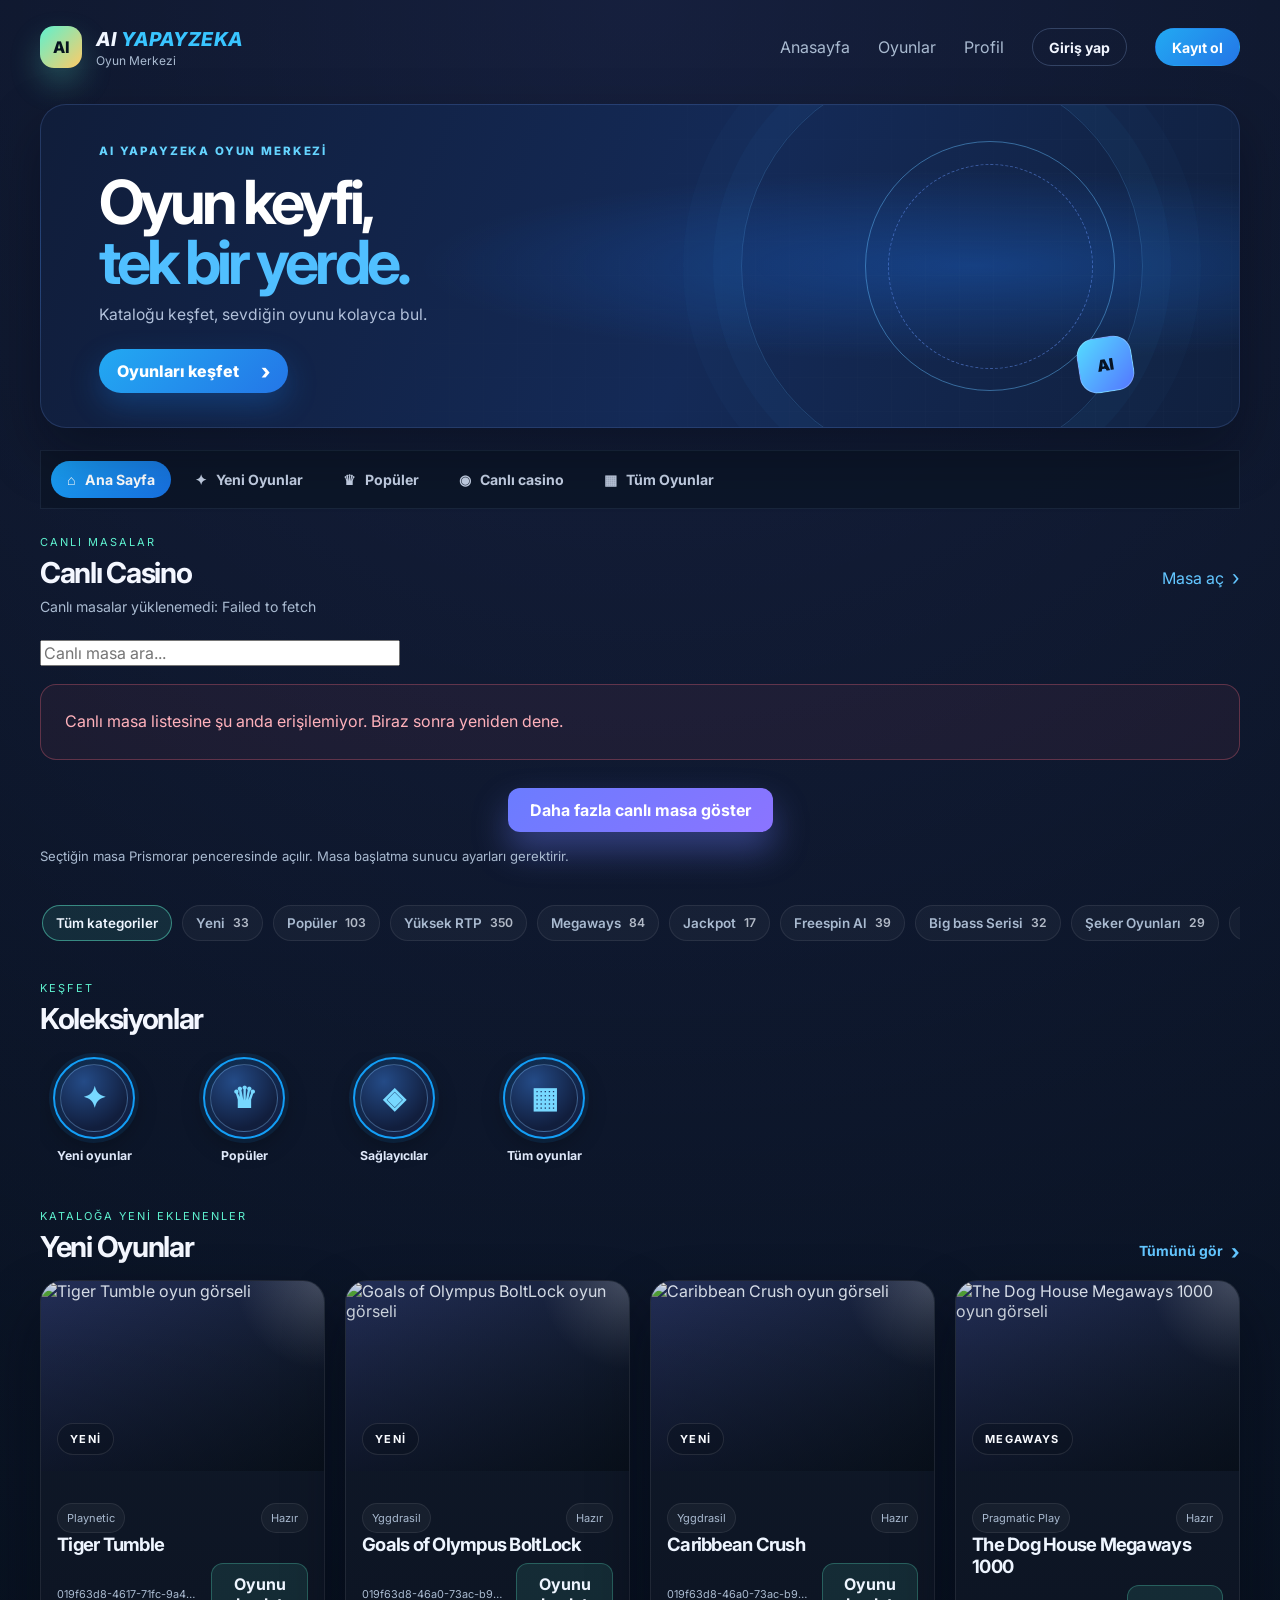
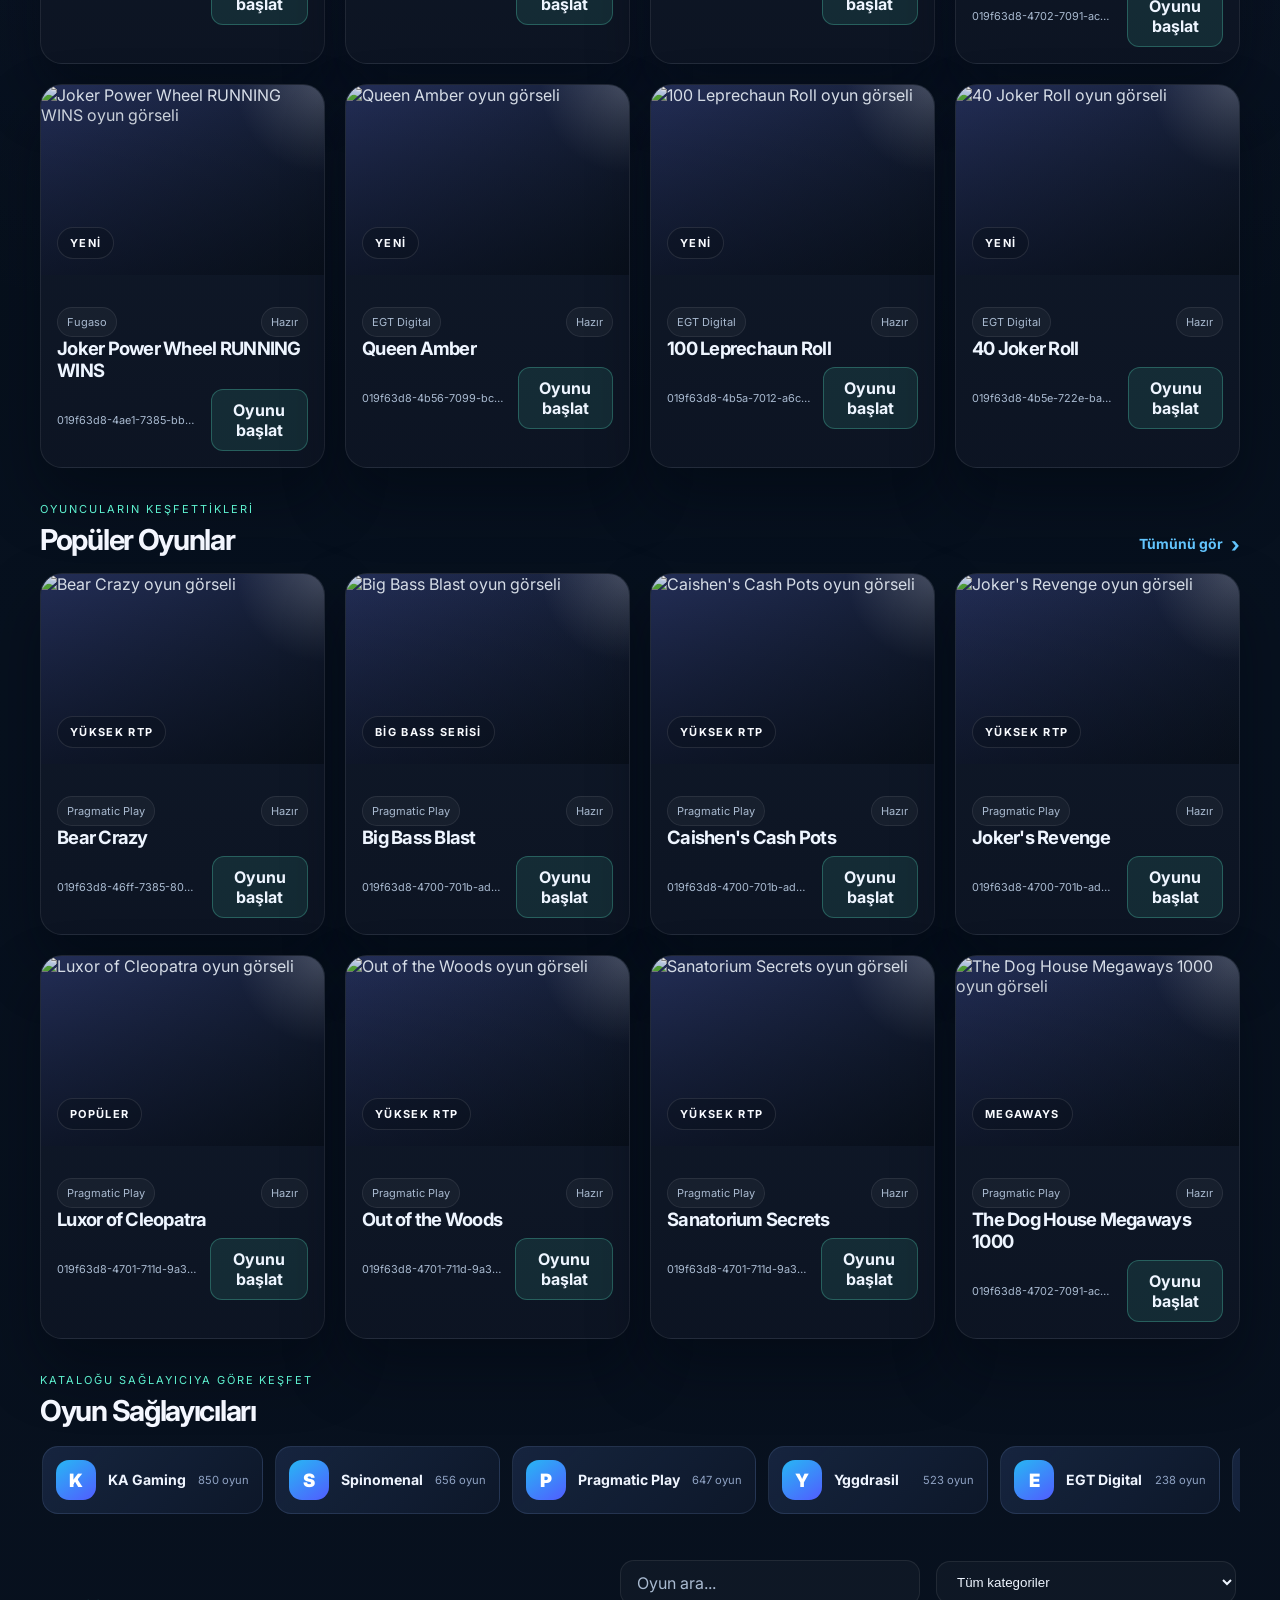
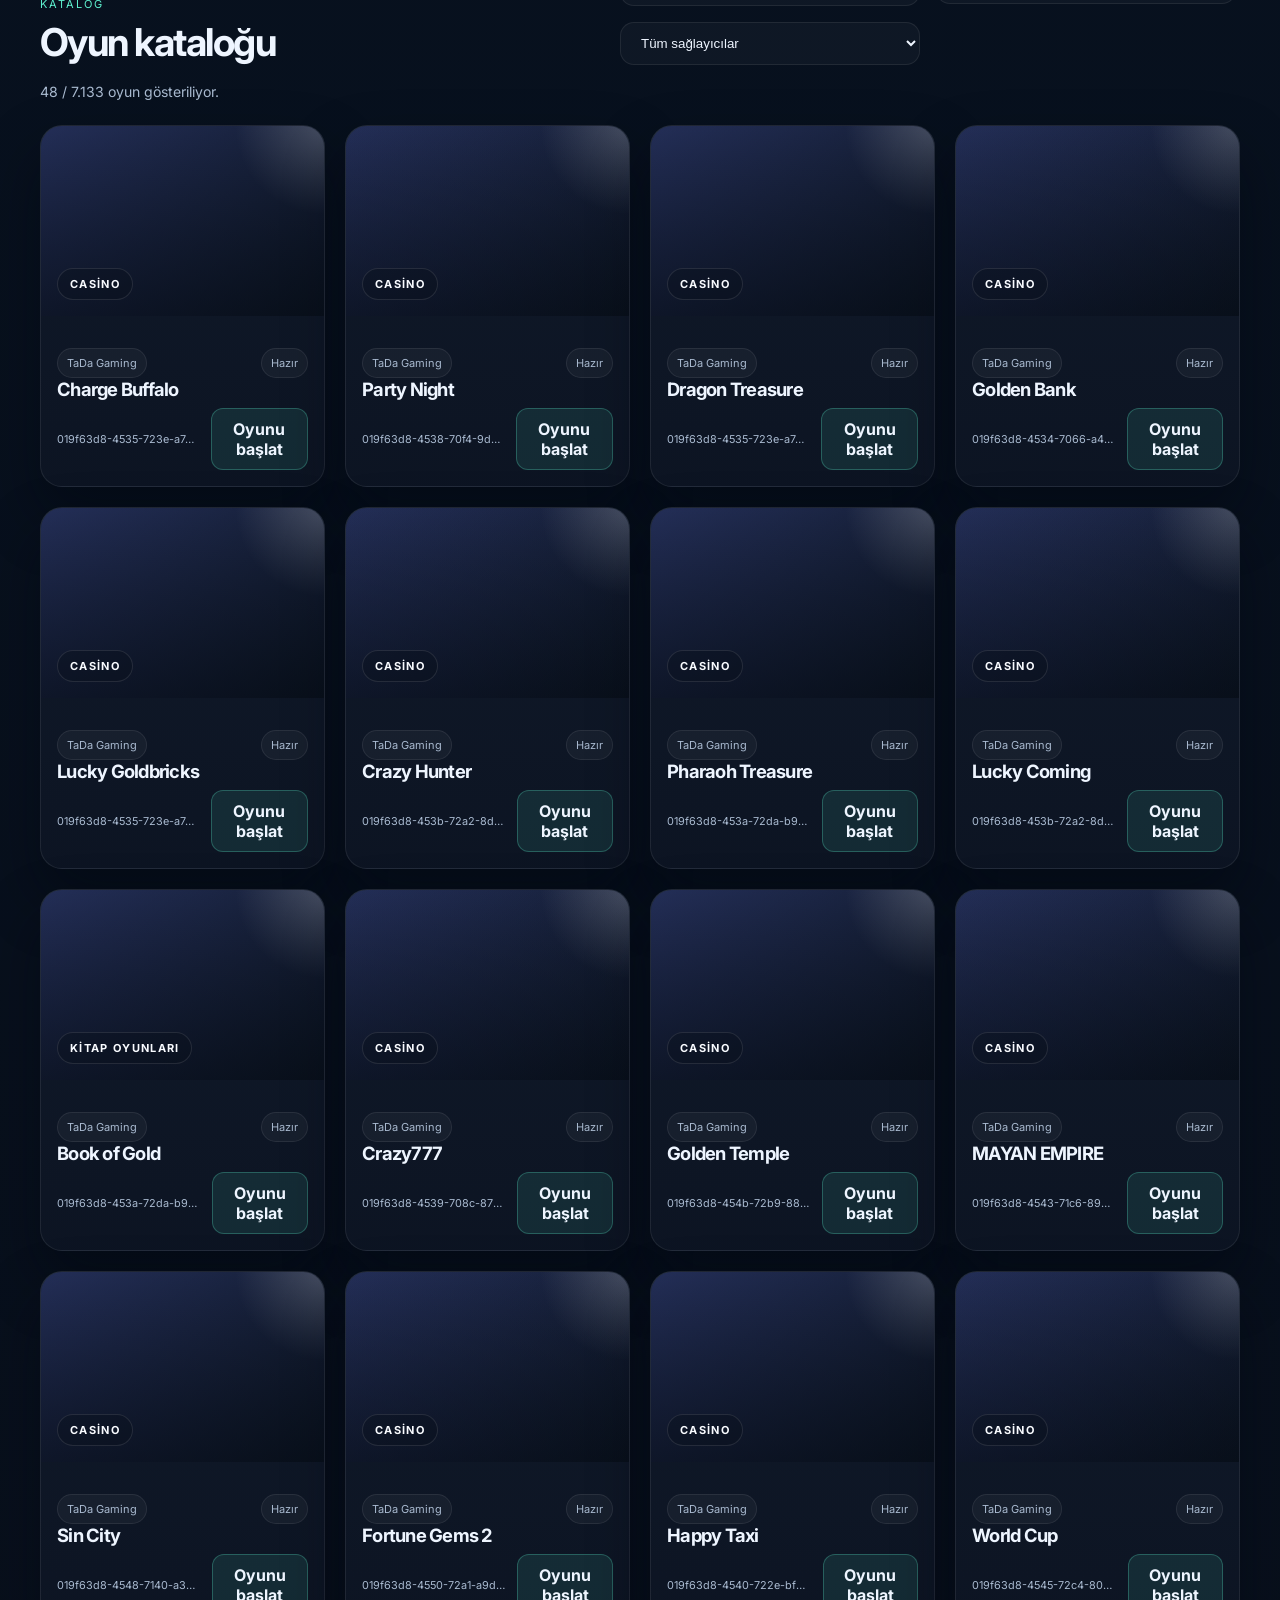
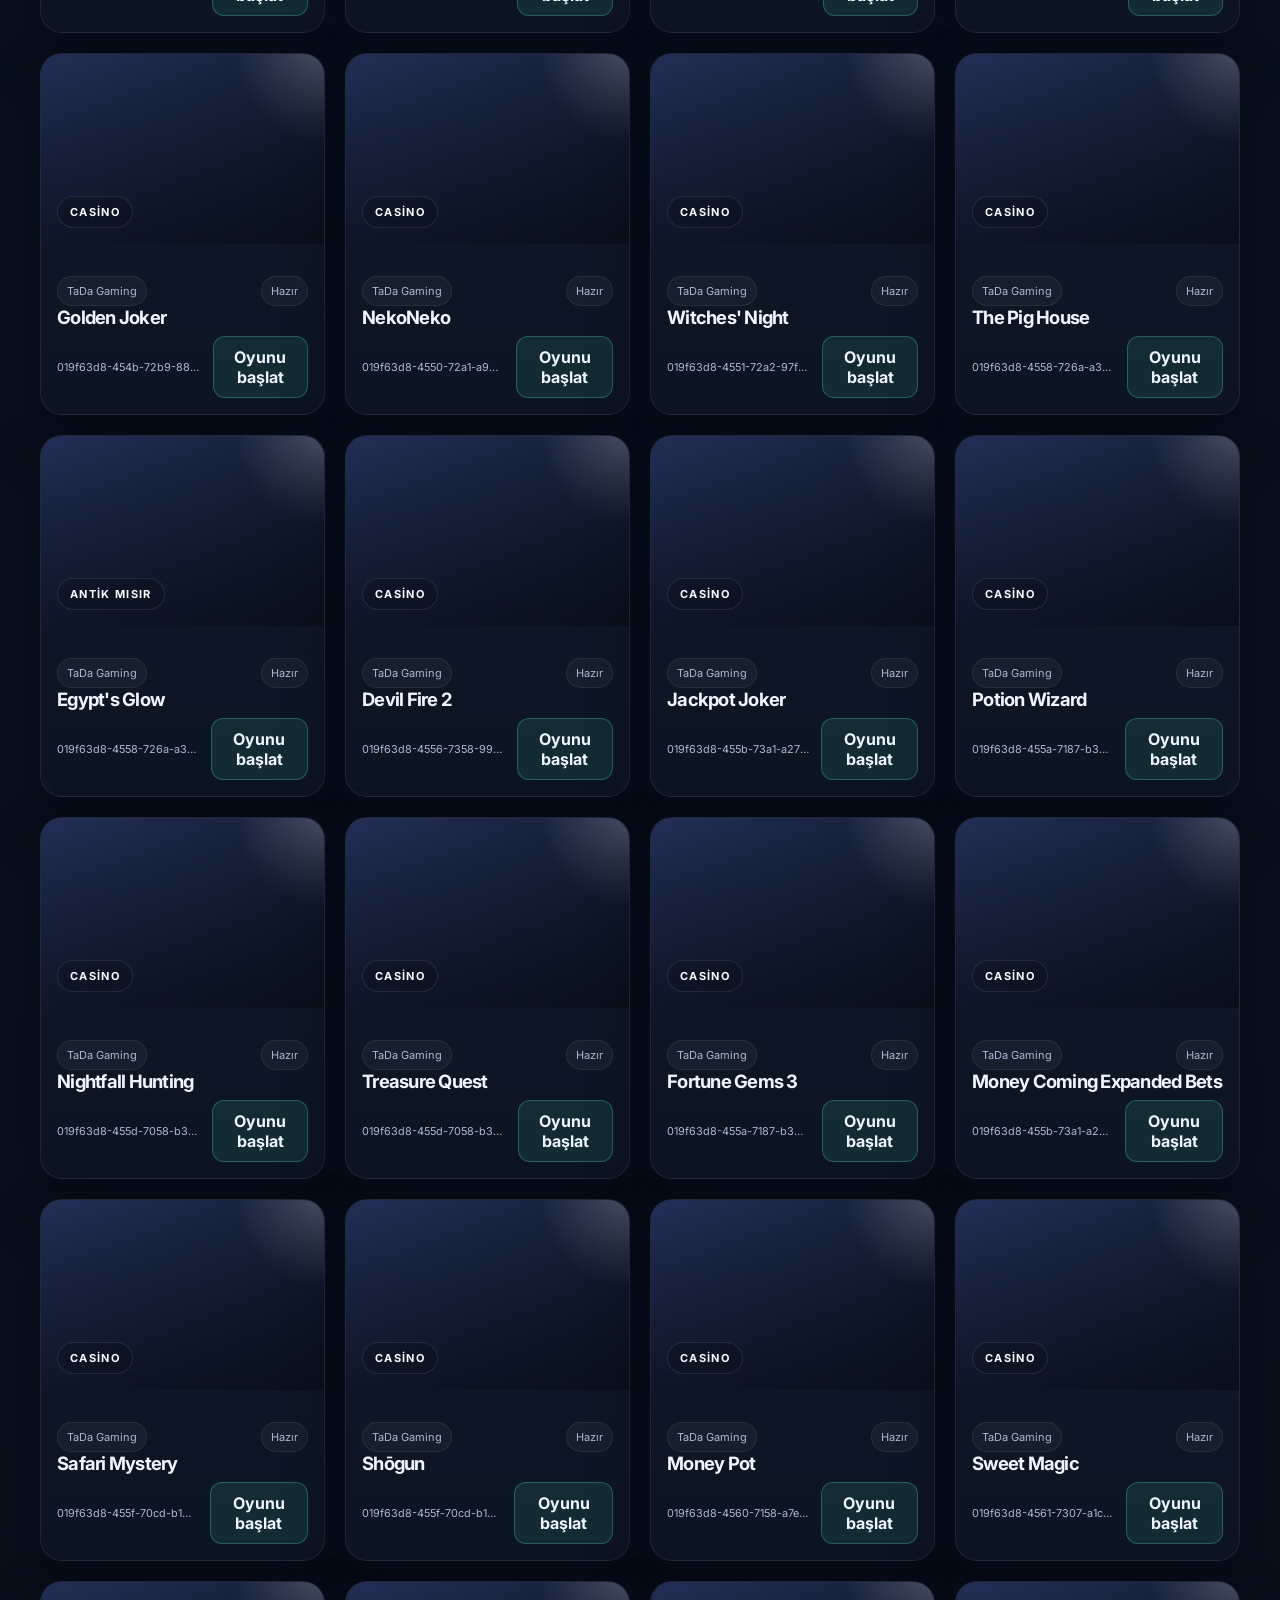
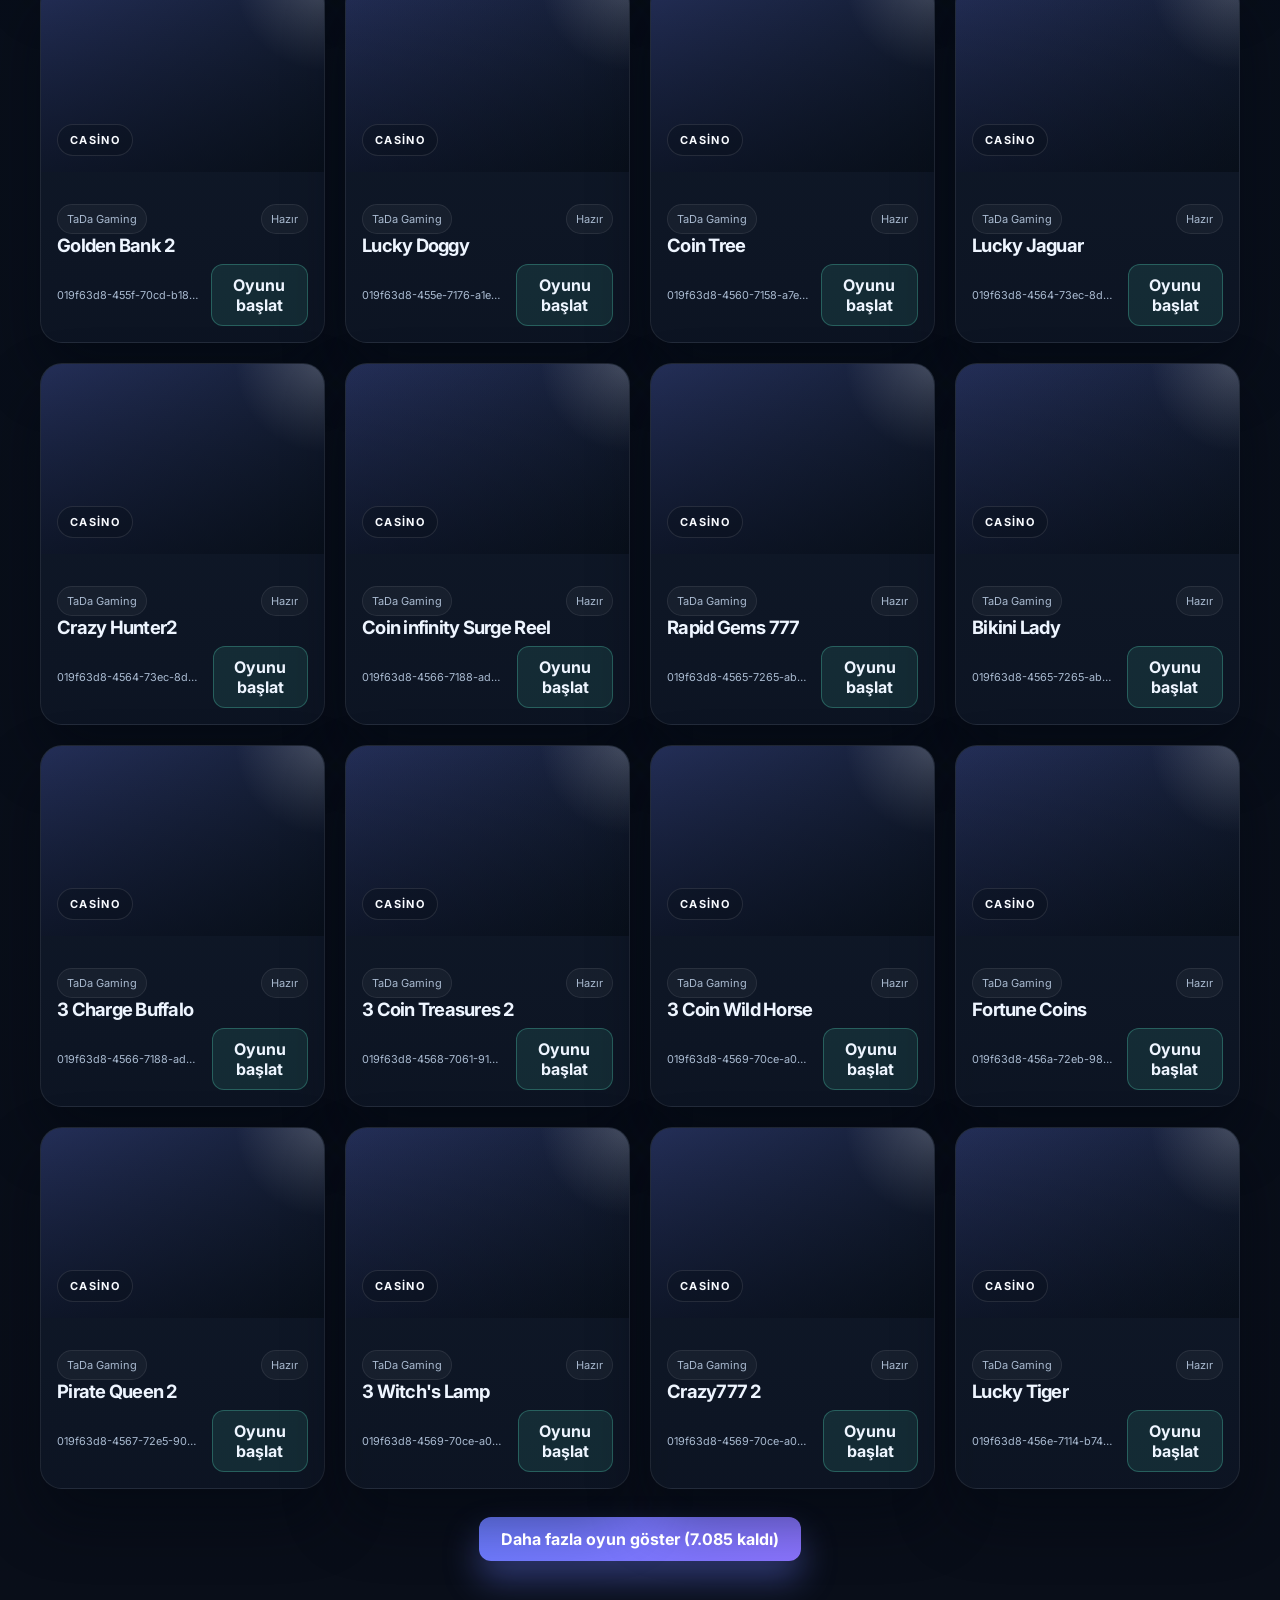
==== index.html @ be079bd4 "Improve mobile game artwork delivery Proxy game covers through the Worker and use a larger two-colum" ====
<!DOCTYPE html>
<html lang="tr">
  <head>
    <meta charset="UTF-8" />
    <meta name="viewport" content="width=device-width, initial-scale=1.0" />
    <title>AI Yapayzeka | Oyunlar</title>
    <link rel="preconnect" href="https://multiwin223.com" crossorigin />
    <link rel="dns-prefetch" href="https://multiwin223.com" />
    <link rel="preconnect" href="https://fonts.googleapis.com" />
    <link rel="preconnect" href="https://fonts.gstatic.com" crossorigin />
    <link href="https://fonts.googleapis.com/css2?family=Inter:wght@400;500;600;700;800&display=swap" rel="stylesheet" />
    <link rel="stylesheet" href="styles.css?v=18" />
  </head>
  <body>
    <div class="page-shell">
      <header class="topbar">
        <div class="brand-wrap">
          <div class="brand-mark">AI</div>
          <div class="home-brand-copy">
            <h1 class="home-brand-name">AI <span>YAPAYZEKA</span></h1>
            <p class="home-brand-subtitle">Oyun Merkezi</p>
          </div>
        </div>

        <nav class="main-nav" aria-label="Ana menü">
          <a href="#home" data-show-view="home">Anasayfa</a>
          <a href="#games">Oyunlar</a>
          <a href="profile/">Profil</a>
          <a class="home-auth-link" href="login.html#login">Giriş yap</a>
          <a class="home-auth-link register" href="login.html#register">Kayıt ol</a>
        </nav>

      </header>

      <main>
        <div class="page-view home-view">
          <section class="home-promo-banner" aria-labelledby="homePromoTitle">
            <div class="home-promo-copy">
              <span class="home-promo-kicker">AI YAPAYZEKA OYUN MERKEZİ</span>
              <h2 id="homePromoTitle">Oyun keyfi,<br /><span>tek bir yerde.</span></h2>
              <p>Kataloğu keşfet, sevdiğin oyunu kolayca bul.</p>
              <a class="home-promo-button" href="#games">Oyunları keşfet <span aria-hidden="true">›</span></a>
            </div>
            <div class="home-promo-art" aria-hidden="true">
              <span class="promo-orbit promo-orbit-one"></span>
              <span class="promo-orbit promo-orbit-two"></span>
              <span class="promo-art-mark">AI</span>
            </div>
          </section>

          <nav class="home-category-nav" aria-label="Oyun bölümleri">
            <a class="is-active" href="#home">⌂ <span>Ana Sayfa</span></a>
            <a href="#newGames">✦ <span>Yeni Oyunlar</span></a>
            <a href="#popularGames">♛ <span>Popüler</span></a>
            <a href="#liveCasino">◉ <span>Canlı casino</span></a>
            <a href="#games">▦ <span>Tüm Oyunlar</span></a>
          </nav>
          <section class="home-game-shelf" id="liveCasino" aria-labelledby="liveCasinoTitle">
            <div class="home-section-heading">
              <div>
                <p class="eyebrow alt">Canlı masalar</p>
                <h2 id="liveCasinoTitle">Canlı Casino</h2>
              </div>
              <button id="openLiveCasinoLobby" class="home-see-all home-see-all-button" type="button">
                Masa aç <span aria-hidden="true">›</span>
              </button>
            </div>
            <p id="liveCasinoStatus" class="api-status" role="status">Canlı masalar yükleniyor...</p>
            <div class="toolbar live-casino-toolbar">
              <input
                id="liveCasinoSearch"
                type="search"
                placeholder="Canlı masa ara..."
                aria-label="Canlı masa ara"
              />
            </div>
            <div id="liveCasinoGrid" class="game-grid" aria-live="polite"></div>
            <button id="loadMoreLiveCasino" class="load-more primary-btn" type="button" hidden>
              Daha fazla canlı masa göster
            </button>
            <p class="live-casino-notice">
              Seçtiğin masa Prismorar penceresinde açılır. Masa başlatma sunucu ayarları gerektirir.
            </p>
          </section>
          <div id="categoryChips" class="category-chips home-category-chips" aria-label="Oyun kategorileri"></div>

          <section class="home-stories" aria-labelledby="storiesTitle">
            <div class="home-section-heading">
              <div>
                <p class="eyebrow alt">Keşfet</p>
                <h2 id="storiesTitle">Koleksiyonlar</h2>
              </div>
            </div>
            <div class="story-list">
              <a class="story-item" href="#newGames">
                <span class="story-ring"><span>✦</span></span>
                <span>Yeni oyunlar</span>
              </a>
              <a class="story-item" href="#popularGames">
                <span class="story-ring"><span>♛</span></span>
                <span>Popüler</span>
              </a>
              <a class="story-item" href="#providerShowcase">
                <span class="story-ring"><span>◈</span></span>
                <span>Sağlayıcılar</span>
              </a>
              <a class="story-item" href="#games">
                <span class="story-ring"><span>▦</span></span>
                <span>Tüm oyunlar</span>
              </a>
            </div>
          </section>

          <section class="home-game-shelf" id="newGames" aria-labelledby="newGamesTitle">
            <div class="home-section-heading">
              <div>
                <p class="eyebrow alt">Kataloğa yeni eklenenler</p>
                <h2 id="newGamesTitle">Yeni Oyunlar</h2>
              </div>
              <a href="#games" class="home-see-all">Tümünü gör <span aria-hidden="true">›</span></a>
            </div>
            <div id="newGamesGrid" class="game-grid home-highlight-grid" aria-live="polite"></div>
          </section>

          <section class="home-game-shelf" id="popularGames" aria-labelledby="popularGamesTitle">
            <div class="home-section-heading">
              <div>
                <p class="eyebrow alt">Oyuncuların keşfettikleri</p>
                <h2 id="popularGamesTitle">Popüler Oyunlar</h2>
              </div>
              <a href="#games" class="home-see-all">Tümünü gör <span aria-hidden="true">›</span></a>
            </div>
            <div id="popularGamesGrid" class="game-grid home-highlight-grid" aria-live="polite"></div>
          </section>

          <section class="home-provider-shelf" id="providerShowcase" aria-labelledby="providerTitle">
            <div class="home-section-heading">
              <div>
                <p class="eyebrow alt">Kataloğu sağlayıcıya göre keşfet</p>
                <h2 id="providerTitle">Oyun Sağlayıcıları</h2>
              </div>
            </div>
            <div id="providerShowcaseList" class="provider-showcase-list" aria-live="polite"></div>
          </section>

          <section class="catalog" id="games">
            <div hidden aria-hidden="true">
              <span id="gameTotal"></span>
              <span id="availableTotal"></span>
            </div>
            <div class="catalog-header">
              <div>
                <p class="eyebrow alt">Katalog</p>
                <h2>Oyun kataloğu</h2>
              </div>

              <div class="toolbar">
                <input id="searchInput" type="search" placeholder="Oyun ara..." aria-label="Oyun ara" />
                <select id="labelFilter" aria-label="Oyun türüne göre filtrele">
                  <option value="all">Tüm kategoriler</option>
                </select>
                <select id="providerFilter" aria-label="Sağlayıcıya göre filtrele">
                  <option value="all">Tüm sağlayıcılar</option>
                </select>
              </div>
            </div>

            <p id="apiStatus" class="api-status" role="status">Oyunlar yükleniyor...</p>
            <div id="gameGrid" class="game-grid" aria-live="polite"></div>
            <button id="loadMoreGames" class="load-more primary-btn" type="button" hidden>Daha fazla oyun göster</button>
          </section>
        </div>

          <section class="page-view profile-view hidden" id="profile" aria-live="polite">
            <div class="profile-hero">
              <div>
                <p class="eyebrow alt">Hesap</p>
                <h2>Profil</h2>
              </div>
              <a class="secondary-btn" href="#">Çıkış yap</a>
            </div>

            <div class="profile-shell">
              <aside class="profile-sidebar">
                <div id="profileMenu" class="profile-menu-grid" aria-live="polite"></div>
              </aside>

              <div class="profile-panel">
                <div class="profile-card account-card">
                  <div>
                    <span class="mini-label">Kullanıcı</span>
                    <h3>AI Yapayzeka</h3>
                  </div>
                  <div class="account-stats">
                    <div>
                      <strong>₺12.500</strong>
                      <span>Bakiye</span>
                    </div>
                    <div>
                      <strong>1.240</strong>
                      <span>Bonus</span>
                    </div>
                  </div>
                </div>

                <div class="profile-card bonus-panel">
                  <div class="section-heading compact">
                    <p class="eyebrow alt">Bonuslar</p>
                    <h3>Aktif teklifler</h3>
                  </div>
                  <div class="bonus-list">
                    <div class="bonus-item">
                      <span class="bonus-pill">%100</span>
                      <div>
                        <strong>Hoşgeldin Bonusu</strong>
                        <p>İlk yatırımında ekstra bonus.</p>
                      </div>
                    </div>
                    <div class="bonus-item">
                      <span class="bonus-pill">₺250</span>
                      <div>
                        <strong>İlk Adım Paketi</strong>
                        <p>Başlangıç için özel destek.</p>
                      </div>
                    </div>
                    <div class="bonus-item">
                      <span class="bonus-pill">VIP</span>
                      <div>
                        <strong>Özel Promosyon</strong>
                        <p>Haftalık ve aylık fırsatlar.</p>
                      </div>
                    </div>
                  </div>
                </div>
              </div>
            </div>
          </section>
      </main>
    </div>

    <nav class="mobile-home-dock" aria-label="Hızlı gezinme">
      <a href="#home"><span aria-hidden="true">⌂</span>Keşfet</a>
      <a href="#games"><span aria-hidden="true">▦</span>Oyunlar</a>
      <a href="#newGames"><span aria-hidden="true">✦</span>Yeni</a>
      <a href="#popularGames"><span aria-hidden="true">♛</span>Popüler</a>
      <a href="profile/"><span aria-hidden="true">●</span>Profil</a>
    </nav>

    <div id="gameModal" class="modal hidden" aria-hidden="true">
      <div class="modal-backdrop" data-close="true"></div>
      <div class="modal-panel" role="dialog" aria-modal="true" aria-labelledby="modalTitle">
        <button class="close-btn" aria-label="Kapat" data-close="true">×</button>
        <div id="modalContent"></div>
      </div>
    </div>

    <script src="script.js?v=26"></script>
  </body>
</html>
---- styles.css ----
:root {
  --bg: #07111f;
  --bg-strong: #0b1728;
  --panel: rgba(13, 24, 39, 0.82);
  --panel-2: rgba(18, 36, 58, 0.94);
  --line: rgba(255, 255, 255, 0.08);
  --text: #eef5ff;
  --muted: #a9bad0;
  --primary: #6b7cff;
  --primary-2: #5ef1cf;
  --gold: #ffcb66;
  --danger: #ff6b7d;
  --shadow: 0 30px 60px rgba(1, 7, 16, 0.45);
}

* {
  box-sizing: border-box;
}

html {
  scroll-behavior: smooth;
}

body {
  margin: 0;
  min-height: 100vh;
  font-family: "Inter", sans-serif;
  background:
    radial-gradient(circle at top, rgba(107, 124, 255, 0.18), transparent 25%),
    linear-gradient(180deg, #030b13, #07111f 28%, #090e19 100%);
  color: var(--text);
}

button,
input {
  font: inherit;
}

.page-shell {
  width: min(1200px, calc(100% - 32px));
  margin: 0 auto;
  padding-bottom: 56px;
}

.page-view.hidden,
.home-view.hidden,
.profile-view.hidden {
  display: none !important;
}

.profile-view {
  display: block;
  width: min(1200px, calc(100% - 32px));
  margin: 0 auto;
  padding: 24px 0 56px;
}

.profile-hero,
.profile-shell {
  display: flex;
  gap: 24px;
  align-items: flex-start;
}

.profile-hero {
  justify-content: space-between;
  margin-bottom: 20px;
}

.profile-shell {
  align-items: stretch;
}

.profile-sidebar {
  flex: 0 0 360px;
}

.profile-panel {
  flex: 1;
  display: grid;
  gap: 20px;
}

.profile-card {
  background: rgba(12, 18, 27, 0.9);
  border: 1px solid rgba(126, 147, 181, 0.18);
  border-radius: 22px;
  padding: 24px;
  box-shadow: 0 18px 30px rgba(3, 6, 12, 0.28);
}

.account-card {
  display: flex;
  justify-content: space-between;
  align-items: center;
}

.account-card h3 {
  font-size: clamp(1.5rem, 2vw, 2.2rem);
  margin: 10px 0 0;
}

.mini-label {
  display: inline-block;
  font-size: 0.72rem;
  letter-spacing: 0.14em;
  text-transform: uppercase;
  color: #8ec9ff;
}

.account-stats {
  display: flex;
  gap: 18px;
}

.account-stats div {
  min-width: 120px;
  padding: 14px 16px;
  border-radius: 16px;
  background: rgba(118, 144, 255, 0.09);
  border: 1px solid rgba(126, 147, 181, 0.18);
  display: flex;
  flex-direction: column;
  gap: 8px;
}

.account-stats strong {
  font-size: 1.2rem;
  color: #f5fbff;
}

.account-stats span {
  color: #a6d3ff;
  font-size: 0.82rem;
}

.section-heading.compact {
  margin-bottom: 16px;
}

.bonus-list {
  display: grid;
  gap: 16px;
}

.bonus-item {
  display: flex;
  gap: 16px;
  align-items: center;
  padding: 16px 18px;
  border-radius: 18px;
  background: rgba(27, 39, 57, 0.82);
  border: 1px solid rgba(126, 147, 181, 0.2);
}

.bonus-pill {
  display: inline-flex;
  align-items: center;
  justify-content: center;
  min-width: 72px;
  min-height: 52px;
  border-radius: 14px;
  background: linear-gradient(135deg, rgba(77, 106, 255, 0.2), rgba(33, 214, 170, 0.2));
  border: 1px solid rgba(96, 202, 255, 0.45);
  font-weight: 800;
  color: #eaffff;
}

.bonus-item strong {
  display: block;
  font-size: 1.02rem;
  margin-bottom: 6px;
}

.bonus-item p {
  color: #b9cae5;
  margin: 0;
}

@media (max-width: 900px) {
  .profile-shell,
  .profile-hero,
  .account-card {
    flex-direction: column;
  }

  .profile-sidebar {
    flex-basis: auto;
    width: 100%;
  }

  .account-stats {
    width: 100%;
    justify-content: space-between;
  }
}

.topbar {
  display: flex;
  align-items: center;
  justify-content: space-between;
  gap: 20px;
  padding: 26px 0 18px;
}

.brand-wrap {
  display: flex;
  align-items: center;
  gap: 14px;
}

.brand-mark {
  width: 42px;
  height: 42px;
  border-radius: 14px;
  display: grid;
  place-items: center;
  font-weight: 800;
  color: #06131f;
  background: linear-gradient(135deg, var(--primary-2), var(--gold));
  box-shadow: 0 15px 30px rgba(94, 241, 207, 0.25);
}

.eyebrow {
  margin: 0;
  font-size: 11px;
  letter-spacing: 0.18em;
  text-transform: uppercase;
  color: var(--muted);
}

.brand-wrap h1 {
  margin: 4px 0 0;
  font-size: 1.2rem;
}

.home-brand-copy {
  display: grid;
  gap: 3px;
}

.home-brand-name {
  margin: 0;
  color: #f1f6ff;
  font-size: clamp(1.05rem, 2vw, 1.45rem);
  font-style: italic;
  font-weight: 800;
  letter-spacing: 0.025em;
  line-height: 1;
  white-space: nowrap;
}

.home-brand-name span {
  color: #39c5ff;
}

.home-brand-subtitle {
  margin: 0;
  color: var(--muted);
  font-size: 0.75rem;
}

.main-nav {
  display: flex;
  align-items: center;
  gap: 28px;
}

.main-nav a {
  color: var(--muted);
  text-decoration: none;
  transition: color 0.2s ease;
}

.main-nav a:hover,
.main-nav a:focus-visible {
  color: var(--text);
}

.main-nav .home-auth-link {
  padding: 0.62rem 1rem;
  border: 1px solid rgba(106, 133, 177, 0.38);
  border-radius: 999px;
  color: #f2f6ff;
  font-size: 0.88rem;
  font-weight: 700;
}

.main-nav .home-auth-link.register {
  border-color: transparent;
  background: linear-gradient(135deg, #22a9f2, #2476e7);
  color: #fff;
}

.nav-cta {
  padding: 0.7rem 1rem;
  border-radius: 999px;
  border: 1px solid rgba(110, 160, 255, 0.4);
  background: linear-gradient(135deg, rgba(107, 124, 255, 0.15), rgba(94, 241, 207, 0.08));
  color: var(--text) !important;
  font-weight: 700;
}

.nav-cta.alt {
  background: linear-gradient(135deg, rgba(255, 203, 102, 0.18), rgba(107, 124, 255, 0.12));
  border-color: rgba(255, 203, 102, 0.35);
}

.source-link {
  color: var(--primary-2);
  font-weight: 700;
  text-decoration: none;
}

.source-link:hover,
.source-link:focus-visible {
  color: var(--text);
}

.cta-btn,
.primary-btn,
.secondary-btn,
.filter-btn,
.play-btn,
.close-btn {
  border: none;
  cursor: pointer;
}

.cta-btn,
.primary-btn {
  display: inline-flex;
  align-items: center;
  justify-content: center;
  background: linear-gradient(135deg, var(--primary), #8b74ff);
  color: #fff;
  padding: 12px 22px;
  border-radius: 12px;
  font-weight: 700;
  box-shadow: 0 18px 35px rgba(107, 124, 255, 0.4);
  text-decoration: none;
  transition: transform 0.2s ease, filter 0.2s ease;
}

.cta-btn:hover,
.primary-btn:hover {
  transform: translateY(-2px);
  filter: brightness(1.08);
}

.secondary-btn {
  display: inline-flex;
  align-items: center;
  justify-content: center;
  background: rgba(255, 255, 255, 0.06);
  color: var(--text);
  border: 1px solid var(--line);
  padding: 12px 22px;
  border-radius: 12px;
  font-weight: 600;
  text-decoration: none;
}

.account-actions {
  display: flex;
  align-items: center;
  gap: 12px;
}

.wallet-chip {
  display: flex;
  flex-direction: column;
  gap: 3px;
  border: 1px solid rgba(94, 241, 207, 0.2);
  border-radius: 12px;
  background: rgba(94, 241, 207, 0.07);
  padding: 8px 12px;
}

.wallet-chip span {
  color: var(--muted);
  font-size: 0.65rem;
  text-transform: uppercase;
  letter-spacing: 0.1em;
}

.wallet-chip strong {
  color: var(--primary-2);
}

.hero {
  display: grid;
  grid-template-columns: 1.1fr 0.9fr;
  gap: 32px;
  align-items: center;
  padding: 32px 0 26px;
}

.hero-title-row {
  display: flex;
  align-items: center;
  gap: 18px;
  margin: 16px 0 12px;
}

.hero-copy h2 {
  margin: 0;
  font-size: clamp(2.3rem, 5vw, 4.2rem);
  line-height: 1.04;
  letter-spacing: -0.06em;
}

.hero-copy p {
  margin: 0;
  max-width: 620px;
  color: var(--muted);
  font-size: 1.06rem;
  line-height: 1.7;
}

.pill,
.tag {
  display: inline-flex;
  align-items: center;
  justify-content: center;
  border-radius: 999px;
  font-size: 11px;
  letter-spacing: 0.12em;
  text-transform: uppercase;
  font-weight: 700;
  padding: 8px 12px;
}

.pill {
  color: #d6f9ff;
  background: rgba(94, 241, 207, 0.12);
  border: 1px solid rgba(94, 241, 207, 0.28);
}

.hero-actions {
  display: flex;
  flex-wrap: wrap;
  gap: 14px;
  margin-top: 22px;
}

.stats {
  display: flex;
  flex-wrap: wrap;
  gap: 24px;
  margin-top: 28px;
}

.stats div {
  display: flex;
  flex-direction: column;
  gap: 4px;
}

.stats strong {
  font-size: 1.7rem;
  letter-spacing: -0.05em;
}

.stats span {
  color: var(--muted);
  font-size: 0.87rem;
}

.hero-showcase {
  display: grid;
  grid-template-columns: repeat(2, minmax(0, 1fr));
  gap: 16px;
}

.signup-promo {
  display: grid;
  grid-template-columns: 1.15fr 1fr;
  gap: 22px;
  margin: 26px 0 34px;
  padding: 28px 24px;
  border: 1px solid var(--line);
  border-radius: 26px;
  background: linear-gradient(120deg, rgba(17, 32, 48, 0.96), rgba(26, 27, 59, 0.96));
  box-shadow: var(--shadow);
}

.signup-copy h2 {
  margin: 8px 0 12px;
  font-size: clamp(2rem, 4vw, 3rem);
  letter-spacing: -0.06em;
  line-height: 1.08;
}

.signup-copy p:not(.eyebrow) {
  margin: 0;
  max-width: 620px;
  color: var(--muted);
  line-height: 1.7;
}

.signup-actions {
  display: flex;
  flex-wrap: wrap;
  gap: 14px;
  margin-top: 22px;
}

.bonus-grid {
  display: grid;
  grid-template-columns: repeat(3, minmax(0, 1fr));
  gap: 14px;
}

.bonus-card {
  display: flex;
  flex-direction: column;
  justify-content: center;
  gap: 10px;
  min-height: 160px;
  padding: 18px 16px;
  border-radius: 18px;
  background: rgba(255, 255, 255, 0.04);
  border: 1px solid var(--line);
}

.bonus-label {
  display: inline-flex;
  width: fit-content;
  padding: 6px 10px;
  border-radius: 999px;
  background: rgba(255, 203, 102, 0.12);
  color: var(--gold);
  font-weight: 800;
  letter-spacing: 0.04em;
}

.bonus-card h3 {
  margin: 0;
  font-size: 1.1rem;
  letter-spacing: -0.04em;
}

.bonus-card p {
  margin: 0;
  color: var(--muted);
  line-height: 1.6;
}

.auth-page {
  min-height: 100vh;
  display: grid;
  place-items: center;
  padding: 28px;
  background:
    radial-gradient(ellipse at 8% 12%, rgba(94, 241, 207, 0.1), transparent 34%),
    radial-gradient(ellipse at 92% 88%, rgba(107, 124, 255, 0.13), transparent 36%),
    rgba(2, 6, 12, 0.88);
}

.auth-dialog {
  display: grid;
  grid-template-columns: minmax(260px, 0.42fr) minmax(0, 0.78fr);
  width: min(1120px, 100%);
  min-height: 610px;
  overflow: hidden;
  border: 1px solid rgba(142, 164, 204, 0.25);
  border-radius: 18px;
  background: #1b2945;
  box-shadow: 0 35px 100px rgba(0, 0, 0, 0.58);
}

.auth-brand-panel {
  display: flex;
  flex-direction: column;
  align-items: center;
  justify-content: center;
  gap: 18px;
  padding: 36px;
  background:
    radial-gradient(circle at 50% 42%, rgba(83, 120, 190, 0.16), transparent 46%),
    #18243e;
  border-right: 1px solid rgba(160, 180, 217, 0.12);
}

.auth-brand {
  display: flex;
  align-items: center;
  gap: 14px;
  color: #f1f6ff;
  font-size: clamp(1.15rem, 2vw, 1.7rem);
  font-style: italic;
  font-weight: 800;
  letter-spacing: 0.04em;
  text-decoration: none;
}

.auth-brand > span:last-child span {
  color: #39c5ff;
}

.auth-brand-mark {
  display: grid;
  place-items: center;
  width: 54px;
  height: 54px;
  border-radius: 17px;
  background: linear-gradient(145deg, #4ad8ff, #2873ec 70%);
  color: #071529;
  font-size: 1.2rem;
  font-style: normal;
  letter-spacing: -0.08em;
  box-shadow: 0 10px 30px rgba(32, 133, 255, 0.32);
}

.auth-brand-caption {
  margin: 0;
  color: #8798b8;
  font-size: 0.92rem;
  text-align: center;
}

.auth-content {
  min-width: 0;
  padding: 0 0 32px;
}

.auth-dialog-header {
  display: flex;
  align-items: center;
  gap: 18px;
  min-height: 112px;
  padding: 22px 28px;
  border-bottom: 1px solid rgba(160, 180, 217, 0.15);
}

.auth-heading-icon,
.auth-input-icon {
  display: grid;
  flex: 0 0 auto;
  place-items: center;
  border-radius: 50%;
  background: #168de9;
  color: white;
}

.auth-heading-icon {
  width: 38px;
  height: 38px;
}

.auth-heading-icon svg {
  width: 21px;
  height: 21px;
  fill: currentColor;
}

.auth-heading-copy {
  min-width: 0;
}

.auth-heading-copy h1 {
  margin: 0 0 5px;
  color: #f5f7fc;
  font-size: 1.15rem;
}

.auth-heading-copy p {
  margin: 0;
  color: #8292b0;
  font-size: 0.9rem;
}

.auth-close {
  margin-left: auto;
  padding: 0 4px;
  color: #dce7f5;
  font-size: 2rem;
  font-weight: 300;
  line-height: 1;
  text-decoration: none;
}

.auth-panel {
  padding: 14px 26px 0;
}

.auth-panel[hidden] {
  display: none;
}

.auth-form {
  display: grid;
  gap: 25px;
  margin: 0;
}

.auth-field {
  display: grid;
  gap: 9px;
  color: #8496b8;
  font-size: 0.84rem;
  font-weight: 700;
}

.auth-field > span:first-child b {
  color: #ff6271;
}

.auth-input-wrap {
  display: flex;
  align-items: center;
  min-height: 58px;
  gap: 12px;
  padding: 0 15px;
  border: 1px solid transparent;
  border-radius: 999px;
  background: #17233d;
  transition: border-color 0.18s ease, box-shadow 0.18s ease;
}

.auth-input-wrap:focus-within {
  border-color: rgba(46, 163, 255, 0.68);
  box-shadow: 0 0 0 3px rgba(38, 143, 243, 0.13);
}

.auth-input-icon {
  width: 32px;
  height: 32px;
  font-size: 0.85rem;
}

.auth-lock-icon {
  font-size: 1rem;
}

.auth-input-wrap input {
  width: 100%;
  min-width: 0;
  border: 0;
  outline: 0;
  background: transparent;
  color: #eef4ff;
  font: inherit;
  font-size: 0.95rem;
}

.auth-input-wrap input::placeholder {
  color: #7586a6;
  opacity: 1;
}

.password-toggle {
  flex: 0 0 auto;
  border: 0;
  background: transparent;
  color: #8fa2c3;
  cursor: pointer;
  font: inherit;
  font-size: 0.78rem;
}

.auth-options {
  display: flex;
  flex-wrap: wrap;
  align-items: center;
  justify-content: space-between;
  gap: 16px;
  margin-top: -3px;
}

.auth-remember {
  display: inline-flex;
  align-items: center;
  gap: 10px;
  color: #e0e8f6;
  font-size: 0.88rem;
}

.auth-remember input {
  width: 20px;
  height: 20px;
  margin: 0;
  accent-color: #168de9;
}

.auth-forgot {
  color: #d6e1f1;
  font-size: 0.88rem;
  font-weight: 700;
  text-decoration: none;
}

.auth-forgot:hover {
  color: #52c8ff;
}

.auth-actions {
  display: grid;
  grid-template-columns: 1fr 1fr;
  gap: 12px;
  margin-top: 30px;
}

.auth-join-button,
.auth-login-button {
  display: flex;
  align-items: center;
  justify-content: space-between;
  min-height: 58px;
  padding: 0 22px;
  border-radius: 999px;
  cursor: pointer;
  font: inherit;
  font-size: 0.98rem;
  transition: background 0.18s ease, border-color 0.18s ease, transform 0.18s ease;
}

.auth-join-button {
  border: 1px solid rgba(183, 202, 235, 0.15);
  background: transparent;
  color: #f2f6ff;
}

.auth-login-button {
  border: 1px solid transparent;
  background: linear-gradient(135deg, #3caeff, #2076e4);
  color: white;
  font-weight: 800;
}

.auth-join-button:hover,
.auth-login-button:hover {
  transform: translateY(-1px);
}

.auth-feedback {
  margin: 0;
  color: #ffd278;
  font-size: 0.86rem;
  line-height: 1.45;
}

.auth-register-terms {
  align-items: flex-start;
  line-height: 1.45;
}

@media (max-width: 760px) {
  .auth-page {
    display: block;
    padding: 14px;
  }

  .auth-dialog {
    grid-template-columns: 1fr;
    min-height: 0;
    margin: 0 auto;
    border-radius: 16px;
  }

  .auth-brand-panel {
    min-height: 116px;
    flex-direction: row;
    justify-content: flex-start;
    gap: 14px;
    padding: 18px 20px;
    border-right: 0;
    border-bottom: 1px solid rgba(160, 180, 217, 0.12);
  }

  .auth-brand {
    font-size: 1rem;
  }

  .auth-brand-mark {
    width: 44px;
    height: 44px;
    border-radius: 14px;
    font-size: 1rem;
  }

  .auth-brand-caption {
    margin-left: auto;
    max-width: 120px;
    font-size: 0.75rem;
    text-align: right;
  }

  .auth-dialog-header {
    min-height: 92px;
    gap: 12px;
    padding: 18px 16px;
  }

  .auth-heading-copy h1 {
    font-size: 1.02rem;
  }

  .auth-heading-copy p {
    font-size: 0.79rem;
  }

  .auth-panel {
    padding: 14px 16px 24px;
  }

  .auth-form {
    gap: 20px;
  }

  .auth-input-wrap {
    min-height: 54px;
  }

  .auth-actions {
    gap: 9px;
    margin-top: 22px;
  }

  .auth-join-button,
  .auth-login-button {
    min-height: 54px;
    padding: 0 15px;
    font-size: 0.86rem;
  }

  .auth-options {
    align-items: flex-start;
    flex-direction: column;
    gap: 14px;
  }
}

.payment-methods {
  margin: 28px 0 42px;
}

.section-heading {
  margin-bottom: 18px;
}

.section-heading h2 {
  margin: 8px 0 0;
  font-size: clamp(1.8rem, 3vw, 2.6rem);
  letter-spacing: -0.05em;
}

.payment-grid,
.profile-menu-grid {
  display: grid;
  gap: 18px;
}

.payment-grid {
  grid-template-columns: repeat(4, minmax(0, 1fr));
}

.payment-card {
  position: relative;
  display: flex;
  flex-direction: column;
  gap: 14px;
  padding: 20px 18px;
  border-radius: 22px;
  border: 1px solid rgba(255, 255, 255, 0.08);
  background: linear-gradient(180deg, rgba(13, 24, 39, 0.96), rgba(12, 18, 30, 0.9));
  box-shadow: var(--shadow);
  overflow: hidden;
  transition: transform 0.2s ease, border-color 0.2s ease, box-shadow 0.2s ease;
}

.payment-card::before {
  content: "";
  position: absolute;
  inset: 0 0 auto 0;
  height: 3px;
  background: linear-gradient(90deg, var(--primary-2), var(--primary), var(--gold));
}

.payment-card:hover {
  transform: translateY(-3px);
  border-color: rgba(107, 124, 255, 0.4);
  box-shadow: 0 18px 42px rgba(1, 7, 16, 0.48);
}

.payment-head {
  display: flex;
  align-items: center;
  justify-content: space-between;
  gap: 8px;
}

.payment-type {
  display: inline-flex;
  align-items: center;
  border-radius: 999px;
  background: rgba(94, 241, 207, 0.12);
  border: 1px solid rgba(94, 241, 207, 0.25);
  color: #d7fff7;
  font-size: 0.68rem;
  font-weight: 700;
  letter-spacing: 0.12em;
  text-transform: uppercase;
  padding: 6px 8px;
}

.payment-icon {
  display: grid;
  place-items: center;
  width: 38px;
  height: 38px;
  border-radius: 12px;
  background: linear-gradient(135deg, var(--primary), #8b74ff);
  color: #fff;
  font-weight: 800;
  box-shadow: 0 12px 25px rgba(107, 124, 255, 0.28);
}

.payment-card h3 {
  margin: 0;
  font-size: 1.35rem;
  letter-spacing: -0.04em;
}

.payment-card p {
  margin: 0;
  color: var(--muted);
  line-height: 1.6;
}

.payment-meta {
  display: grid;
  gap: 6px;
  margin-top: auto;
  color: var(--muted);
  font-size: 0.8rem;
}

.profile-menu-grid {
  grid-template-columns: repeat(3, minmax(0, 1fr));
}

.profile-menu-item {
  display: flex;
  align-items: center;
  justify-content: space-between;
  gap: 12px;
  padding: 14px 16px;
  border-radius: 16px;
  border: 1px solid rgba(255, 255, 255, 0.09);
  background: linear-gradient(180deg, rgba(255,255,255,0.04), rgba(255,255,255,0.02));
  color: var(--text);
  text-decoration: none;
  transition: transform 0.2s ease, border-color 0.2s ease, background 0.2s ease;
}

.profile-menu-item:hover,
.profile-menu-item:focus-visible {
  transform: translateY(-2px);
  border-color: rgba(94, 241, 207, 0.45);
  background: linear-gradient(180deg, rgba(94, 241, 207, 0.08), rgba(255,255,255,0.03));
}

.profile-menu-item strong {
  color: var(--primary-2);
  font-size: 1.4rem;
  line-height: 1;
}

.pricing {
  margin: 28px 0 42px;
}

.pricing-grid {
  display: grid;
  grid-template-columns: repeat(3, minmax(0, 1fr));
  gap: 18px;
}

.pricing-card {
  display: flex;
  flex-direction: column;
  gap: 18px;
  padding: 24px 20px;
  border: 1px solid var(--line);
  border-radius: 22px;
  background: rgba(13, 24, 39, 0.8);
  box-shadow: var(--shadow);
}

.pricing-card.featured {
  background: linear-gradient(180deg, rgba(107, 124, 255, 0.22), rgba(13, 24, 39, 0.9));
  border-color: rgba(107, 124, 255, 0.5);
  transform: translateY(-4px);
}

.pricing-badge {
  display: inline-flex;
  align-items: center;
  justify-content: center;
  width: fit-content;
  padding: 7px 10px;
  border-radius: 999px;
  background: rgba(94, 241, 207, 0.12);
  border: 1px solid rgba(94, 241, 207, 0.25);
  color: #d7fff7;
  font-size: 0.7rem;
  font-weight: 700;
  letter-spacing: 0.1em;
  text-transform: uppercase;
}

.pricing-card h3 {
  margin: 0;
  font-size: 1.8rem;
  letter-spacing: -0.04em;
}

.price-line {
  display: flex;
  align-items: end;
  gap: 10px;
}

.price-line strong {
  font-size: clamp(2rem, 3vw, 2.7rem);
  letter-spacing: -0.06em;
}

.price-line span {
  color: var(--muted);
  margin-bottom: 5px;
}

.pricing-card ul {
  list-style: none;
  padding: 0;
  margin: 0;
  color: var(--muted);
  display: grid;
  gap: 10px;
}

.pricing-card li {
  position: relative;
  padding-left: 18px;
}

.pricing-card li::before {
  content: "•";
  position: absolute;
  left: 0;
  color: var(--primary-2);
}

.pricing-card .primary-btn,
.pricing-card .secondary-btn {
  width: 100%;
  margin-top: auto;
}

.jackpot-card {
  background:
    radial-gradient(circle at 85% 15%, rgba(255, 203, 102, 0.2), transparent 28%),
    linear-gradient(120deg, rgba(41, 31, 66, 0.95), rgba(17, 27, 43, 0.95));
}

.promo-card h2,
.promo-card h3 {
  margin: 8px 0;
  letter-spacing: -0.04em;
}

.promo-card h2 {
  font-size: clamp(1.35rem, 2.5vw, 2rem);
}

.promo-card p:not(.eyebrow) {
  max-width: 560px;
  margin: 0;
  color: var(--muted);
  line-height: 1.6;
}

.jackpot-value {
  min-width: 175px;
  text-align: right;
}

.jackpot-value span {
  display: block;
  color: var(--muted);
  font-size: 0.8rem;
}

.jackpot-value strong {
  display: block;
  margin-top: 8px;
  color: var(--gold);
  font-size: clamp(1.7rem, 3vw, 2.4rem);
  letter-spacing: -0.05em;
}

.balance-card {
  align-items: flex-start;
  flex-direction: column;
  justify-content: center;
  background: linear-gradient(145deg, rgba(20, 45, 55, 0.92), rgba(14, 25, 39, 0.98));
}

.site-disclaimer {
  margin: 36px 0 0;
  padding: 16px;
  border: 1px solid var(--line);
  border-radius: 14px;
  color: var(--muted);
  font-size: 0.82rem;
  line-height: 1.6;
  text-align: center;
}

.showcase-card {
  display: block;
  color: var(--text);
  text-decoration: none;
  border-radius: 24px;
  padding: 18px 18px 16px;
  min-height: 180px;
  position: relative;
  overflow: hidden;
  background: linear-gradient(135deg, rgba(82, 120, 255, 0.18), rgba(18, 33, 55, 0.96));
  border: 1px solid var(--line);
  box-shadow: var(--shadow);
}

.showcase-art-image {
  position: absolute;
  inset: 0;
  width: 100%;
  height: 100%;
  filter: brightness(0.68);
  object-fit: cover;
}

.showcase-card > .tag,
.showcase-card > h3,
.showcase-card > p {
  position: relative;
  z-index: 1;
}

.showcase-card.large {
  grid-column: 1 / -1;
  min-height: 220px;
  background:
    linear-gradient(160deg, rgba(12, 18, 36, 0.55), rgba(107, 124, 255, 0.18)),
    radial-gradient(circle at top right, rgba(94, 241, 207, 0.38), transparent 35%),
    linear-gradient(135deg, #191d35, #3a4f84 55%, #6f7cff);
}

.showcase-card.small {
  min-height: 160px;
}

.accent-one {
  background:
    linear-gradient(180deg, rgba(5, 14, 23, 0.2), rgba(5, 14, 23, 0.8)),
    radial-gradient(circle at top, rgba(255, 203, 102, 0.5), transparent 35%),
    linear-gradient(135deg, #2b294d, #1e7a7a);
}

.accent-two {
  background:
    linear-gradient(180deg, rgba(5, 14, 23, 0.2), rgba(5, 14, 23, 0.8)),
    radial-gradient(circle at top, rgba(255, 107, 125, 0.5), transparent 35%),
    linear-gradient(135deg, #311f3d, #5d4dad);
}

.showcase-card h3 {
  margin: 18px 0 6px;
  font-size: clamp(1.2rem, 2vw, 2rem);
}

.showcase-card p {
  margin: 0;
  color: rgba(238, 245, 255, 0.8);
}

.tag {
  background: rgba(10, 18, 30, 0.42);
  border: 1px solid rgba(255, 255, 255, 0.1);
  color: #f9fbff;
}

.home-promo-banner {
  position: relative;
  display: flex;
  align-items: center;
  justify-content: space-between;
  min-height: 300px;
  margin: 18px 0 22px;
  padding: 34px clamp(24px, 5vw, 58px);
  overflow: hidden;
  border: 1px solid rgba(112, 152, 227, 0.2);
  border-radius: 26px;
  background:
    radial-gradient(ellipse at 78% 50%, rgba(30, 124, 255, 0.3), transparent 42%),
    linear-gradient(112deg, #101d3a 0%, #142a57 56%, #10203e 100%);
  box-shadow: 0 24px 54px rgba(1, 6, 15, 0.35);
}

.home-promo-banner::before,
.home-promo-banner::after {
  position: absolute;
  content: "";
  pointer-events: none;
}

.home-promo-banner::before {
  inset: 0;
  opacity: 0.18;
  background-image: linear-gradient(rgba(255,255,255,.08) 1px, transparent 1px), linear-gradient(90deg, rgba(255,255,255,.08) 1px, transparent 1px);
  background-size: 34px 34px;
  mask-image: linear-gradient(90deg, transparent, #000);
}

.home-promo-banner::after {
  width: 400px;
  height: 400px;
  right: 8%;
  top: 50%;
  border: 1px solid rgba(89, 185, 255, 0.2);
  border-radius: 50%;
  transform: translateY(-50%);
  box-shadow: 0 0 0 28px rgba(72, 157, 255, 0.035), 0 0 0 58px rgba(72, 157, 255, 0.025);
}

.home-promo-copy {
  position: relative;
  z-index: 2;
  max-width: 580px;
}

.home-promo-kicker {
  display: inline-flex;
  color: #65d4ff;
  font-size: 0.72rem;
  font-weight: 800;
  letter-spacing: 0.16em;
}

.home-promo-copy h2 {
  margin: 14px 0 10px;
  color: #fff;
  font-size: clamp(2.15rem, 5vw, 3.8rem);
  letter-spacing: -0.065em;
  line-height: 0.98;
}

.home-promo-copy h2 span {
  color: #50bfff;
}

.home-promo-copy p {
  margin: 0;
  color: #b1c0da;
  font-size: 0.98rem;
  line-height: 1.6;
}

.home-promo-button {
  display: inline-flex;
  align-items: center;
  gap: 22px;
  margin-top: 22px;
  padding: 12px 18px;
  border-radius: 999px;
  background: linear-gradient(135deg, #22a9f2, #2476e7);
  box-shadow: 0 12px 30px rgba(22, 121, 229, 0.3);
  color: #fff;
  font-weight: 800;
  text-decoration: none;
}

.home-promo-button span {
  font-size: 1.35rem;
  line-height: 0.8;
}

.home-promo-art {
  position: absolute;
  z-index: 1;
  top: 0;
  right: 7%;
  display: grid;
  width: 330px;
  height: 100%;
  place-items: center;
}

.home-promo-art img {
  position: relative;
  z-index: 1;
  width: 176px;
  height: 208px;
  object-fit: cover;
  border: 2px solid rgba(177, 222, 255, 0.35);
  border-radius: 34px;
  box-shadow: 0 22px 56px rgba(0, 0, 0, 0.45);
  transform: rotate(5deg);
}

.promo-orbit {
  position: absolute;
  width: 250px;
  height: 250px;
  border: 1px solid rgba(100, 191, 255, 0.45);
  border-radius: 50%;
}

.promo-orbit-two {
  width: 205px;
  height: 205px;
  border-style: dashed;
  border-color: rgba(106, 152, 255, 0.48);
}

.promo-art-mark {
  position: absolute;
  z-index: 2;
  right: 22px;
  bottom: 35px;
  display: grid;
  width: 55px;
  height: 55px;
  place-items: center;
  border: 1px solid rgba(255, 255, 255, 0.22);
  border-radius: 18px;
  background: linear-gradient(135deg, #54dcff, #5476ff);
  color: #071324;
  font-weight: 900;
  transform: rotate(-9deg);
}

.home-category-nav {
  display: flex;
  gap: 8px;
  margin: 0 0 14px;
  padding: 10px;
  overflow-x: auto;
  border: 1px solid rgba(109, 134, 177, 0.14);
  background: rgba(11, 21, 39, 0.82);
  scrollbar-width: none;
}

.home-category-nav::-webkit-scrollbar {
  display: none;
}

.home-category-nav a {
  display: inline-flex;
  flex: 0 0 auto;
  align-items: center;
  gap: 9px;
  padding: 10px 16px;
  border-radius: 999px;
  color: #c4d0e5;
  font-size: 0.88rem;
  font-weight: 700;
  text-decoration: none;
}

.home-category-nav a.is-active,
.home-category-nav a:hover {
  background: linear-gradient(135deg, #199ff1, #176fe0);
  color: #fff;
}

.home-category-chips {
  margin: 0 0 24px;
  padding: 0 2px 6px;
}

.home-stories,
.home-game-shelf,
.home-provider-shelf {
  margin: 26px 0 34px;
}

.home-section-heading {
  display: flex;
  align-items: end;
  justify-content: space-between;
  gap: 18px;
  margin-bottom: 16px;
}

.home-section-heading h2 {
  margin: 6px 0 0;
  color: #f4f7ff;
  font-size: clamp(1.35rem, 2.5vw, 1.8rem);
  letter-spacing: -0.045em;
}

.home-see-all {
  display: inline-flex;
  align-items: center;
  gap: 8px;
  color: #63c6ff;
  font-size: 0.87rem;
  font-weight: 700;
  text-decoration: none;
  white-space: nowrap;
}

.home-see-all-button {
  padding: 0;
  border: 0;
  background: none;
  cursor: pointer;
  font: inherit;
}

.home-see-all span {
  font-size: 1.3rem;
}

.story-list {
  display: flex;
  gap: clamp(20px, 4vw, 50px);
  overflow-x: auto;
  padding: 5px 4px 12px;
  scrollbar-width: none;
}

.story-list::-webkit-scrollbar {
  display: none;
}

.story-item {
  display: flex;
  flex: 0 0 100px;
  flex-direction: column;
  align-items: center;
  gap: 9px;
  color: #dfe8fa;
  font-size: 0.77rem;
  font-weight: 700;
  text-align: center;
  text-decoration: none;
}

.story-ring {
  display: grid;
  width: 82px;
  height: 82px;
  padding: 5px;
  place-items: center;
  border: 2px solid #139ef6;
  border-radius: 50%;
  background: linear-gradient(145deg, rgba(27, 156, 255, 0.18), rgba(76, 90, 255, 0.12));
  box-shadow: 0 0 0 4px rgba(25, 152, 249, 0.1), 0 8px 22px rgba(0, 0, 0, 0.25);
  transition: transform 0.2s ease, box-shadow 0.2s ease;
}

.story-ring span {
  display: grid;
  width: 100%;
  height: 100%;
  place-items: center;
  border: 1px solid rgba(134, 197, 255, 0.35);
  border-radius: 50%;
  background: radial-gradient(circle at 35% 25%, #244b87, #111e3d 72%);
  color: #77d8ff;
  font-size: 1.8rem;
}

.story-item:hover .story-ring {
  transform: translateY(-3px);
  box-shadow: 0 0 0 6px rgba(25, 152, 249, 0.13), 0 12px 26px rgba(0, 0, 0, 0.3);
}

.home-highlight-grid {
  grid-template-columns: repeat(4, minmax(0, 1fr));
}

.provider-showcase-list {
  display: flex;
  gap: 12px;
  overflow-x: auto;
  padding: 2px 2px 12px;
  scrollbar-width: thin;
}

.provider-showcase-chip {
  display: flex;
  flex: 0 0 220px;
  align-items: center;
  gap: 12px;
  padding: 13px;
  border: 1px solid rgba(119, 147, 192, 0.18);
  border-radius: 16px;
  background: linear-gradient(135deg, rgba(23, 38, 65, 0.95), rgba(14, 24, 42, 0.92));
  color: #eff5ff;
  cursor: pointer;
  font: inherit;
  text-align: left;
}

.provider-showcase-chip:hover {
  border-color: rgba(51, 169, 248, 0.55);
  background: linear-gradient(135deg, rgba(29, 67, 112, 0.95), rgba(14, 24, 42, 0.92));
}

.provider-showcase-mark {
  display: grid;
  flex: 0 0 40px;
  width: 40px;
  height: 40px;
  place-items: center;
  border-radius: 13px;
  background: linear-gradient(145deg, #27b7f4, #515cff);
  color: #fff;
  font-size: 1.15rem;
  font-weight: 900;
}

.provider-showcase-chip > span:nth-child(2) {
  min-width: 0;
  overflow: hidden;
  font-size: 0.88rem;
  font-weight: 700;
  text-overflow: ellipsis;
  white-space: nowrap;
}

.provider-showcase-chip small {
  margin-left: auto;
  color: #8fa2c3;
  font-size: 0.7rem;
  white-space: nowrap;
}

.mobile-home-dock {
  display: none;
}

.catalog {
  margin-top: 24px;
}

.catalog-header {
  display: flex;
  align-items: end;
  justify-content: space-between;
  gap: 20px;
  margin-bottom: 26px;
}

.catalog-header h2 {
  margin: 8px 0 0;
  font-size: clamp(1.8rem, 3vw, 2.5rem);
  letter-spacing: -0.04em;
}

.eyebrow.alt {
  color: var(--primary-2);
}

.toolbar {
  display: flex;
  align-items: center;
  gap: 16px;
  flex-wrap: wrap;
}

.category-chips {
  display: flex;
  gap: 10px;
  overflow-x: auto;
  padding: 4px 2px 14px;
  margin: 16px 0 4px;
  scrollbar-width: thin;
}

.category-chip {
  flex: 0 0 auto;
  display: inline-flex;
  align-items: center;
  gap: 8px;
  padding: 9px 13px;
  border: 1px solid var(--line);
  border-radius: 999px;
  background: rgba(255, 255, 255, 0.035);
  color: var(--muted);
  font-size: 0.84rem;
  font-weight: 600;
  white-space: nowrap;
  cursor: pointer;
}

.category-chip span {
  color: var(--text);
  font-size: 0.76rem;
  opacity: 0.72;
}

.category-chip:hover,
.category-chip.active {
  border-color: rgba(94, 241, 207, 0.48);
  background: rgba(94, 241, 207, 0.1);
  color: var(--text);
}

#searchInput,
#providerFilter,
#labelFilter {
  min-width: min(300px, 100%);
  border: 1px solid var(--line);
  border-radius: 14px;
  background: rgba(255, 255, 255, 0.03);
  color: var(--text);
  padding: 12px 16px;
  outline: none;
}

#providerFilter option,
#labelFilter option {
  color: var(--text);
  background: var(--bg-strong);
}

#searchInput::placeholder {
  color: var(--muted);
}

.filter-group {
  display: flex;
  flex-wrap: wrap;
  gap: 8px;
}

.filter-btn {
  background: rgba(255, 255, 255, 0.02);
  color: var(--muted);
  padding: 9px 14px;
  border: 1px solid var(--line);
  border-radius: 10px;
  transition: all 0.2s ease;
}

.filter-btn.active {
  background: rgba(107, 124, 255, 0.12);
  color: var(--text);
  border-color: rgba(107, 124, 255, 0.44);
}

.game-grid {
  display: grid;
  grid-template-columns: repeat(4, minmax(0, 1fr));
  gap: 20px;
}

.game-card {
  background: linear-gradient(180deg, rgba(17, 27, 43, 0.95), rgba(13, 21, 35, 0.96));
  border: 1px solid var(--line);
  border-radius: 22px;
  overflow: hidden;
  box-shadow: var(--shadow);
  transition: transform 0.2s ease, border-color 0.2s ease;
}

.game-card:hover {
  transform: translateY(-4px);
  border-color: rgba(107, 124, 255, 0.4);
}

.game-card-art {
  position: relative;
  min-height: 190px;
  padding: 16px;
  display: flex;
  align-items: flex-end;
  justify-content: space-between;
  background: linear-gradient(135deg, rgba(107, 124, 255, 0.24), rgba(6, 14, 24, 0.2));
  background-size: cover;
  background-position: center;
}

.game-art-image {
  position: absolute;
  inset: 0;
  width: 100%;
  height: 100%;
  object-fit: cover;
}

.game-card-art::after {
  content: "";
  position: absolute;
  inset: 0;
  background: linear-gradient(180deg, rgba(4, 10, 18, 0.08), rgba(4, 10, 18, 0.55));
}

.game-card-art::before {
  content: "";
  position: absolute;
  inset: 0;
  background: radial-gradient(circle at top right, rgba(255, 255, 255, 0.22), transparent 26%);
}

.game-card-art > .tag,
.game-card-art > .score {
  position: relative;
  z-index: 1;
}

.api-status {
  min-height: 24px;
  margin: -8px 0 18px;
  color: var(--muted);
  font-size: 0.88rem;
}

.api-error {
  grid-column: 1 / -1;
  margin: 0;
  padding: 24px;
  border: 1px solid rgba(255, 107, 125, 0.3);
  border-radius: 16px;
  background: rgba(255, 107, 125, 0.06);
  color: #ffb1bb;
  line-height: 1.6;
}

.load-more {
  display: flex;
  width: fit-content;
  margin: 28px auto 0;
}

#loadMoreGames[hidden] {
  display: none;
}

.game-card .meta {
  display: flex;
  justify-content: space-between;
  align-items: center;
  gap: 10px;
  margin-top: 14px;
}

.game-card .badge {
  font-size: 11px;
  border-radius: 999px;
  padding: 7px 9px;
  background: rgba(255, 255, 255, 0.04);
  color: var(--muted);
  border: 1px solid var(--line);
}

.game-card .score {
  color: var(--gold);
  font-weight: 700;
}

.game-card-content {
  padding: 18px 16px 16px;
}

.game-card h3 {
  margin: 0 0 8px;
  font-size: 1.15rem;
  letter-spacing: -0.04em;
}

.game-card p {
  margin: 0 0 16px;
  color: var(--muted);
  line-height: 1.5;
}

.game-card-footer {
  display: flex;
  align-items: center;
  justify-content: space-between;
  gap: 12px;
}

.price {
  display: flex;
  flex-direction: column;
  gap: 4px;
}

.price span {
  color: var(--muted);
  font-size: 0.75rem;
}

.price strong {
  font-size: 1.15rem;
}

.price strong {
  font-size: 0.95rem;
  color: var(--primary-2);
}

.source-game-id {
  overflow: hidden;
  color: var(--muted);
  font-size: 0.68rem;
  text-overflow: ellipsis;
  white-space: nowrap;
}

.empty-state {
  grid-column: 1 / -1;
  color: var(--muted);
  text-align: center;
}

.play-btn {
  background: rgba(94, 241, 207, 0.1);
  color: var(--text);
  border: 1px solid rgba(94, 241, 207, 0.26);
  border-radius: 12px;
  padding: 10px 14px;
  font-weight: 700;
}

.live-game-link {
  display: inline-flex;
  align-items: center;
  justify-content: center;
  text-decoration: none;
  white-space: nowrap;
}

.live-casino-toolbar {
  justify-content: flex-start;
  margin: 0 0 18px;
}

.live-casino-toolbar input {
  width: min(360px, 100%);
}

.live-casino-notice {
  margin: 14px 0 0;
  color: var(--muted);
  font-size: 0.82rem;
  line-height: 1.6;
}

.modal {
  position: fixed;
  inset: 0;
  display: grid;
  place-items: center;
  z-index: 20;
}

.modal.hidden {
  display: none;
}

.modal-backdrop {
  position: absolute;
  inset: 0;
  background: rgba(2, 7, 14, 0.7);
  backdrop-filter: blur(8px);
}

.modal-panel {
  position: relative;
  width: min(760px, calc(100% - 28px));
  background: linear-gradient(180deg, rgba(12, 19, 32, 0.98), rgba(15, 24, 39, 0.98));
  border: 1px solid var(--line);
  border-radius: 26px;
  box-shadow: var(--shadow);
  overflow: hidden;
  max-height: min(90vh, 850px);
  overflow-y: auto;
}

.modal.is-playing {
  padding: 12px;
}

.modal.is-playing .modal-panel {
  width: min(1400px, 100%);
  height: min(900px, 100%);
  max-height: none;
  display: flex;
  flex-direction: column;
  border-radius: 18px;
}

.modal.is-playing .close-btn {
  top: 14px;
  right: 14px;
}

.game-player-toolbar {
  min-height: 88px;
  padding: 16px 62px 16px 20px;
  display: flex;
  align-items: center;
  justify-content: space-between;
  gap: 14px;
  border-bottom: 1px solid var(--line);
}

.game-player-toolbar h3 {
  margin: 0 0 5px;
}

.game-player-toolbar p {
  margin: 0;
  color: var(--muted);
  font-size: 0.86rem;
}

.modal.is-playing #modalContent {
  display: flex;
  flex: 1;
  flex-direction: column;
  min-height: 0;
}

.game-player-frame {
  display: block;
  width: 100%;
  flex: 1;
  min-height: 0;
  border: 0;
  background: #05080e;
}

.close-btn {
  position: absolute;
  right: 18px;
  top: 16px;
  width: 34px;
  height: 34px;
  border-radius: 50%;
  background: rgba(255, 255, 255, 0.06);
  color: var(--text);
  font-size: 1.7rem;
  line-height: 1;
  z-index: 2;
}

.modal-hero {
  min-height: 210px;
  padding: 24px 24px 20px;
  display: flex;
  align-items: flex-end;
  background: linear-gradient(135deg, rgba(107, 124, 255, 0.35), rgba(12, 22, 35, 0.65));
}

.game-detail-hero {
  position: relative;
  align-items: flex-end;
  overflow: hidden;
}

.game-detail-hero > img {
  position: absolute;
  inset: 0;
  width: 100%;
  height: 100%;
  object-fit: cover;
}

.game-detail-hero::after {
  content: "";
  position: absolute;
  inset: 0;
  background: linear-gradient(180deg, rgba(4, 10, 18, 0.08), rgba(4, 10, 18, 0.88));
}

.game-detail-hero .modal-hero-inner {
  position: relative;
  z-index: 1;
}

.modal-hero-inner {
  display: flex;
  flex-wrap: wrap;
  justify-content: space-between;
  gap: 12px;
  width: 100%;
}

.modal-hero h3 {
  margin: 0 0 6px;
  font-size: clamp(1.8rem, 3vw, 2.6rem);
  letter-spacing: -0.05em;
}

.modal-hero p {
  margin: 0;
  color: rgba(238, 245, 255, 0.8);
}

.modal-body {
  padding: 22px 24px 28px;
}

.modal-grid {
  display: grid;
  grid-template-columns: repeat(3, minmax(0, 1fr));
  gap: 16px;
  margin: 0 0 20px;
}

.info-box {
  background: rgba(255, 255, 255, 0.02);
  border: 1px solid var(--line);
  border-radius: 16px;
  padding: 16px;
}

.info-box label {
  display: block;
  color: var(--muted);
  font-size: 0.74rem;
  text-transform: uppercase;
  letter-spacing: 0.12em;
}

.info-box strong {
  display: block;
  margin-top: 8px;
  font-size: 1.1rem;
}

.modal-actions {
  display: flex;
  flex-wrap: wrap;
  gap: 12px;
}

.modal-actions .play-btn,
.modal-actions .secondary-btn {
  min-width: 136px;
}

.demo-note {
  color: var(--muted);
  line-height: 1.7;
  margin: 0 0 20px;
}

.notice-error {
  color: #ff9dab;
}

.reels {
  display: grid;
  grid-template-columns: repeat(3, minmax(0, 1fr));
  gap: 12px;
  padding: 16px;
  margin: 22px 0 16px;
  border: 1px solid rgba(255, 203, 102, 0.28);
  border-radius: 20px;
  background:
    radial-gradient(circle at top, rgba(255, 203, 102, 0.14), transparent 55%),
    rgba(3, 9, 17, 0.8);
}

.reels span {
  display: grid;
  place-items: center;
  min-height: 110px;
  border: 1px solid var(--line);
  border-radius: 16px;
  background: linear-gradient(180deg, rgba(255, 255, 255, 0.08), rgba(255, 255, 255, 0.02));
  font-size: clamp(2.4rem, 8vw, 4rem);
}

.memory-grid {
  display: grid;
  grid-template-columns: repeat(4, minmax(0, 1fr));
  gap: 10px;
  margin: 20px 0 16px;
}

.memory-card {
  min-height: 74px;
  border: 1px solid rgba(107, 124, 255, 0.28);
  border-radius: 14px;
  background: linear-gradient(145deg, rgba(107, 124, 255, 0.22), rgba(14, 24, 40, 0.95));
  color: var(--text);
  font-size: 1.8rem;
  cursor: pointer;
  transition: transform 0.16s ease, border-color 0.16s ease, background 0.16s ease;
}

.memory-card:hover {
  transform: translateY(-2px);
  border-color: rgba(94, 241, 207, 0.55);
}

.memory-card.is-revealed,
.memory-card.is-matched {
  background: rgba(94, 241, 207, 0.12);
  border-color: rgba(94, 241, 207, 0.4);
}

.memory-card.is-matched {
  cursor: default;
}

.account-panel {
  width: min(460px, calc(100% - 28px));
}

.account-form {
  display: flex;
  flex-direction: column;
  gap: 14px;
  padding: 34px 28px 30px;
}

.account-form h2 {
  margin: 0;
  letter-spacing: -0.04em;
}

.account-form p:not(.eyebrow) {
  margin: 0 0 6px;
  color: var(--muted);
  line-height: 1.6;
}

.account-form label {
  font-size: 0.85rem;
  font-weight: 600;
}

.account-form input {
  width: 100%;
  border: 1px solid var(--line);
  border-radius: 12px;
  background: rgba(255, 255, 255, 0.04);
  color: var(--text);
  padding: 13px 14px;
  outline: none;
}

.account-form input:focus,
#searchInput:focus {
  border-color: rgba(94, 241, 207, 0.6);
  box-shadow: 0 0 0 3px rgba(94, 241, 207, 0.1);
}

.mini-game-panel {
  padding: 22px 24px 20px;
}

.mini-header {
  display: flex;
  align-items: center;
  justify-content: space-between;
  gap: 16px;
  margin-bottom: 16px;
}

.mini-header h3 {
  margin: 6px 0 0;
  font-size: clamp(1.5rem, 2vw, 2.2rem);
  letter-spacing: -0.05em;
}

.mini-score-box {
  min-width: 110px;
  background: rgba(107, 124, 255, 0.12);
  border: 1px solid rgba(107, 124, 255, 0.28);
  border-radius: 14px;
  padding: 8px 12px;
  text-align: center;
}

.mini-score-box span,
.mini-stat label {
  display: block;
  color: var(--muted);
  font-size: 0.7rem;
  text-transform: uppercase;
  letter-spacing: 0.12em;
}

.mini-score-box strong,
.mini-stat strong {
  display: block;
  margin-top: 5px;
  font-size: 1.5rem;
}

.mini-hud {
  display: grid;
  grid-template-columns: repeat(2, minmax(0, 1fr));
  gap: 12px;
  margin-bottom: 16px;
}

.mini-stat {
  background: rgba(255, 255, 255, 0.02);
  border: 1px solid var(--line);
  border-radius: 14px;
  padding: 12px 14px;
}

.mini-field {
  position: relative;
  height: 300px;
  border-radius: 22px;
  border: 1px solid var(--line);
  background:
    linear-gradient(180deg, rgba(13, 21, 35, 0.8), rgba(9, 14, 22, 0.95)),
    radial-gradient(circle at center, rgba(107, 124, 255, 0.18), transparent 45%);
  overflow: hidden;
  margin-bottom: 18px;
}

.mini-target {
  position: absolute;
  width: 52px;
  height: 52px;
  border: none;
  border-radius: 50%;
  background: radial-gradient(circle at 30% 30%, #fff, #8ef1d4 35%, #4b7cff 70%, #1c2340 100%);
  box-shadow: 0 10px 32px rgba(94, 241, 207, 0.42);
  color: #07111f;
  font-size: 2rem;
  font-weight: 800;
  cursor: pointer;
  transition: transform 0.15s ease;
}

.mini-target:hover {
  transform: scale(1.08);
}

.mini-result {
  display: grid;
  place-items: center;
  height: 100%;
  text-align: center;
  gap: 12px;
  color: var(--text);
}

.mini-result h4 {
  margin: 0;
  font-size: clamp(1.7rem, 3vw, 2.4rem);
  letter-spacing: -0.05em;
}

.mini-result p {
  margin: 0;
  color: var(--muted);
  font-size: 1.1rem;
}

.hidden {
  display: none !important;
}

@media (max-width: 980px) {
  .hero {
    grid-template-columns: 1fr;
  }

  .hero-title-row {
    flex-wrap: wrap;
  }

  .signup-promo {
    grid-template-columns: 1fr;
  }

  .bonus-grid,
  .payment-grid,
  .profile-menu-grid,
  .pricing-grid {
    grid-template-columns: 1fr;
  }

  .game-grid {
    grid-template-columns: repeat(2, minmax(0, 1fr));
  }
}

@media (max-width: 720px) {
  .topbar {
    flex-direction: row;
    align-items: center;
    gap: 8px;
    padding: 14px 0 10px;
  }

  .catalog-header {
    flex-direction: column;
    align-items: flex-start;
  }

  .brand-wrap {
    flex: 0 1 auto;
    gap: 7px;
  }

  .brand-mark {
    width: 34px;
    height: 34px;
    border-radius: 11px;
    font-size: 0.8rem;
  }

  .home-brand-name {
    font-size: clamp(0.85rem, 4vw, 1.1rem);
  }

  .home-brand-subtitle {
    font-size: 0.65rem;
  }

  .main-nav {
    flex: 0 0 auto;
    justify-content: flex-end;
    gap: 5px;
    margin-left: auto;
  }

  .main-nav a:not(.home-auth-link) {
    display: none;
  }

  .main-nav .home-auth-link {
    padding: 7px 9px;
    font-size: 0.68rem;
  }

  .home-promo-banner {
    min-height: 224px;
    margin: 10px 0 14px;
    padding: 22px 18px;
    border-radius: 20px;
  }

  .home-promo-copy {
    max-width: 67%;
  }

  .home-promo-kicker {
    font-size: 0.57rem;
    letter-spacing: 0.1em;
  }

  .home-promo-copy h2 {
    margin: 11px 0 8px;
    font-size: clamp(1.65rem, 7.4vw, 2.4rem);
  }

  .home-promo-copy p {
    font-size: 0.75rem;
  }

  .home-promo-button {
    gap: 10px;
    margin-top: 14px;
    padding: 9px 12px;
    font-size: 0.75rem;
  }

  .home-promo-art {
    right: -20%;
    width: 58%;
  }

  .home-promo-art img {
    width: 112px;
    height: 142px;
    border-radius: 24px;
  }

  .promo-orbit {
    width: 165px;
    height: 165px;
  }

  .promo-orbit-two {
    width: 136px;
    height: 136px;
  }

  .promo-art-mark {
    right: 9px;
    bottom: 26px;
    width: 39px;
    height: 39px;
    border-radius: 13px;
    font-size: 0.8rem;
  }

  .home-category-nav {
    gap: 3px;
    margin-bottom: 8px;
    padding: 6px;
  }

  .home-category-nav a {
    gap: 6px;
    padding: 9px 11px;
    font-size: 0.77rem;
  }

  .home-category-chips {
    gap: 7px;
    margin: 0 0 20px;
    padding-bottom: 8px;
  }

  .home-category-chips .category-chip {
    gap: 5px;
    padding: 7px 10px;
    font-size: 0.72rem;
  }

  .home-stories,
  .home-game-shelf,
  .home-provider-shelf {
    margin: 20px 0 25px;
  }

  .home-section-heading {
    margin-bottom: 12px;
  }

  .home-section-heading h2 {
    font-size: 1.24rem;
  }

  .story-list {
    gap: 14px;
    margin-right: -8px;
    margin-left: -4px;
  }

  .story-item {
    flex-basis: 82px;
    gap: 7px;
    font-size: 0.68rem;
  }

  .story-ring {
    width: 70px;
    height: 70px;
  }

  .story-ring span {
    font-size: 1.55rem;
  }

  .home-highlight-grid {
    grid-template-columns: repeat(4, minmax(0, 1fr));
    gap: 6px;
  }

  .provider-showcase-chip {
    flex-basis: 190px;
    padding: 10px;
  }

  .mobile-home-dock {
    position: fixed;
    z-index: 20;
    right: 12px;
    bottom: max(10px, env(safe-area-inset-bottom));
    left: 12px;
    display: flex;
    align-items: center;
    justify-content: space-around;
    min-height: 62px;
    padding: 7px 5px;
    border: 1px solid rgba(155, 177, 219, 0.2);
    border-radius: 999px;
    background: rgba(14, 27, 50, 0.96);
    box-shadow: 0 12px 36px rgba(0, 0, 0, 0.45);
    backdrop-filter: blur(18px);
  }

  .mobile-home-dock a {
    display: flex;
    flex: 1 1 0;
    flex-direction: column;
    align-items: center;
    gap: 3px;
    color: #b8c7e0;
    font-size: 0.62rem;
    font-weight: 700;
    text-decoration: none;
    white-space: nowrap;
  }

  .mobile-home-dock a span {
    color: #54c4ff;
    font-size: 1.1rem;
    line-height: 1;
  }

  .hero-title-row {
    flex-direction: column;
    align-items: flex-start;
  }

  .hero-copy h2 {
    font-size: clamp(2.2rem, 12vw, 3.4rem);
  }

  .main-nav {
    flex-wrap: wrap;
    gap: 12px 18px;
  }

  .account-actions {
    width: 100%;
    justify-content: space-between;
  }

  .promo-card {
    align-items: flex-start;
    flex-direction: column;
  }

  .jackpot-value {
    text-align: left;
  }

  .game-grid {
    grid-template-columns: repeat(2, minmax(0, 1fr));
    gap: 6px;
  }

  .page-shell {
    width: calc(100% - 16px);
    padding-bottom: 98px;
  }

  .game-card-art {
    min-height: 0;
    aspect-ratio: 2 / 3;
    padding: 6px;
  }

  .game-card-art .tag {
    max-width: 100%;
    padding: 4px 6px;
    overflow: hidden;
    font-size: 0.58rem;
    text-overflow: ellipsis;
    white-space: nowrap;
  }

  .game-card-content {
    padding: 8px 6px;
  }

  .game-card .meta {
    margin-top: 0;
  }

  .game-card .meta .badge:nth-child(2),
  .source-game-id {
    display: none;
  }

  .game-card .badge {
    max-width: 100%;
    padding: 4px 6px;
    overflow: hidden;
    font-size: 0.58rem;
    text-overflow: ellipsis;
    white-space: nowrap;
  }

  .game-card h3 {
    display: -webkit-box;
    margin: 6px 0;
    overflow: hidden;
    font-size: 0.72rem;
    line-height: 1.3;
    -webkit-box-orient: vertical;
    -webkit-line-clamp: 2;
  }

  .game-card-footer {
    display: block;
  }

  .game-card .play-btn {
    width: 100%;
    padding: 6px 2px;
    border-radius: 8px;
    font-size: 0.6rem;
    line-height: 1.2;
  }

  .toolbar {
    width: 100%;
  }

  .mini-game-panel {
    padding: 18px 16px;
  }

  .mini-field {
    height: 240px;
  }

  .memory-grid {
    gap: 7px;
  }

  .modal.is-playing {
    padding: 0;
  }

  .modal.is-playing .modal-panel {
    width: 100%;
    height: 100%;
    border-radius: 0;
  }

  .game-player-toolbar {
    align-items: flex-start;
    flex-direction: column;
    padding: 16px 56px 16px 16px;
  }

  .game-player-toolbar .secondary-btn {
    width: 100%;
    text-align: center;
  }

  .memory-card {
    min-height: 58px;
  }

  #searchInput,
  #providerFilter,
  #labelFilter {
    min-width: 100%;
  }
}
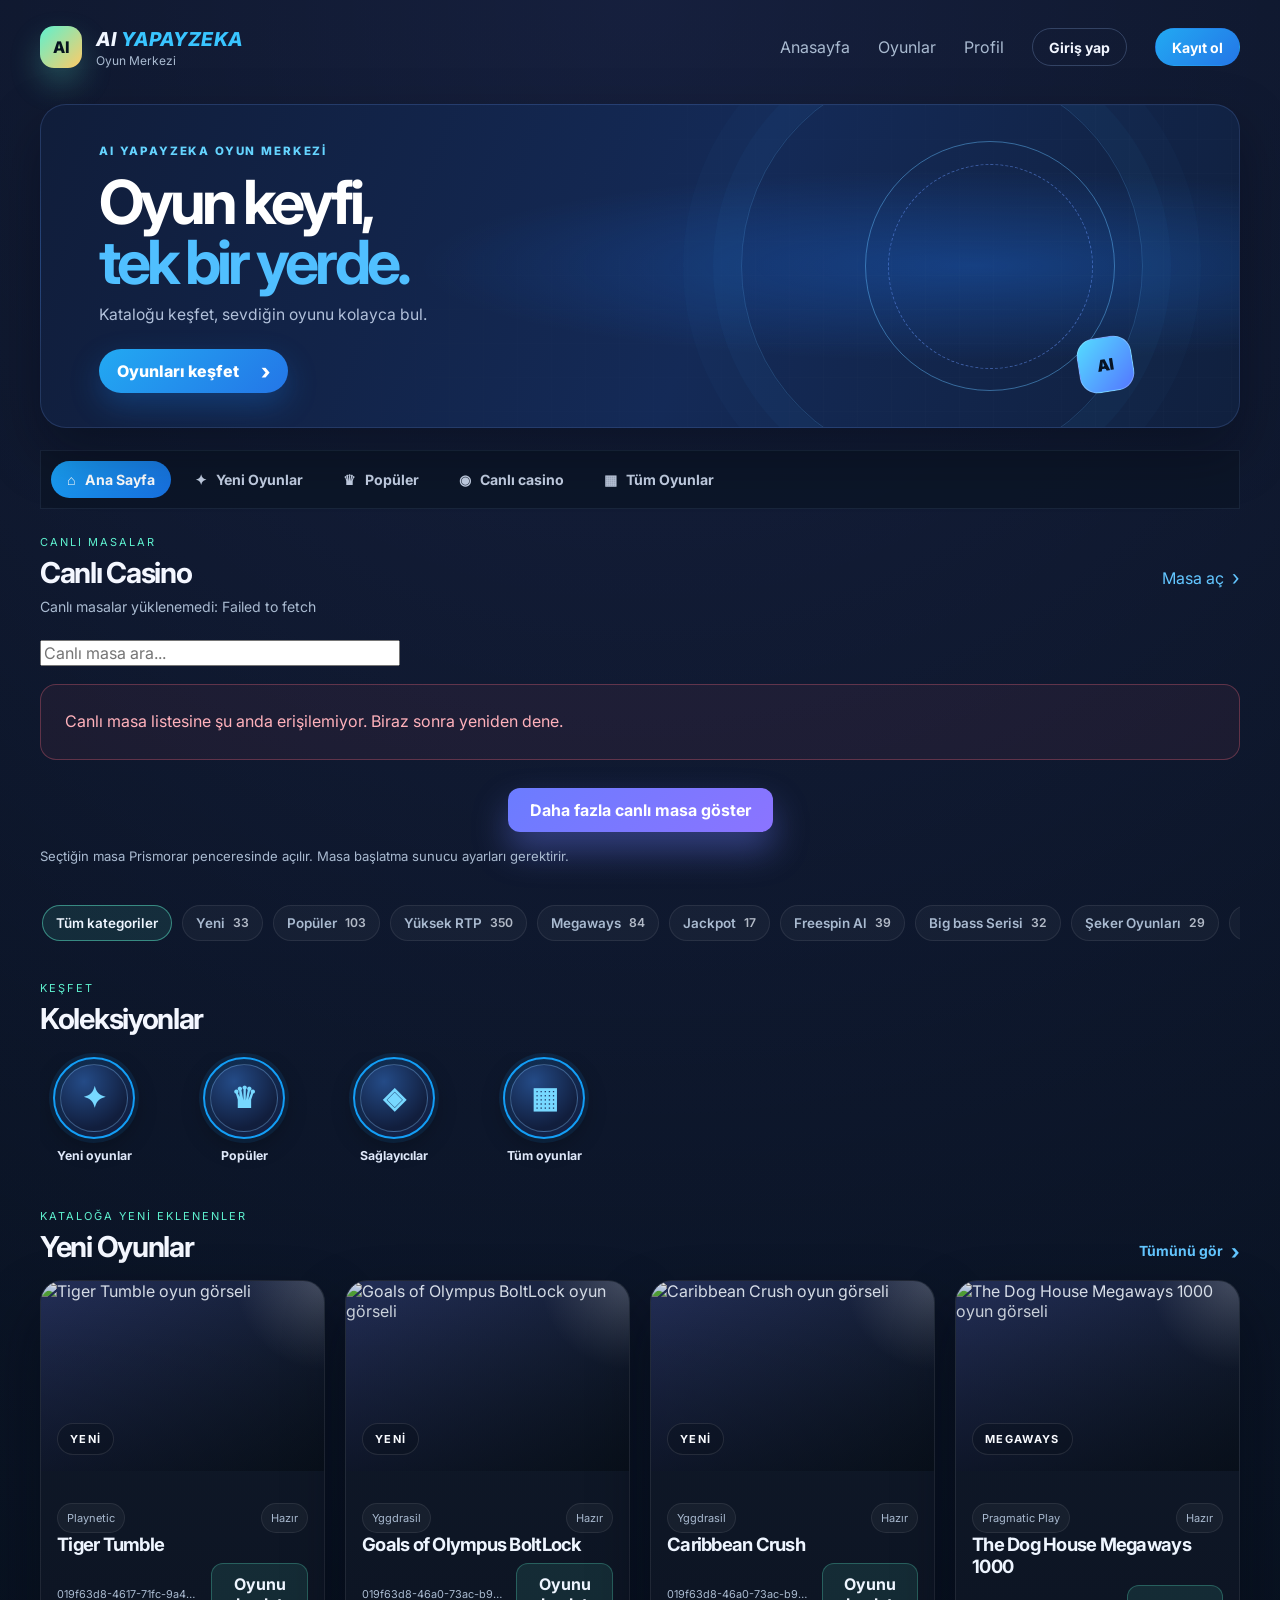
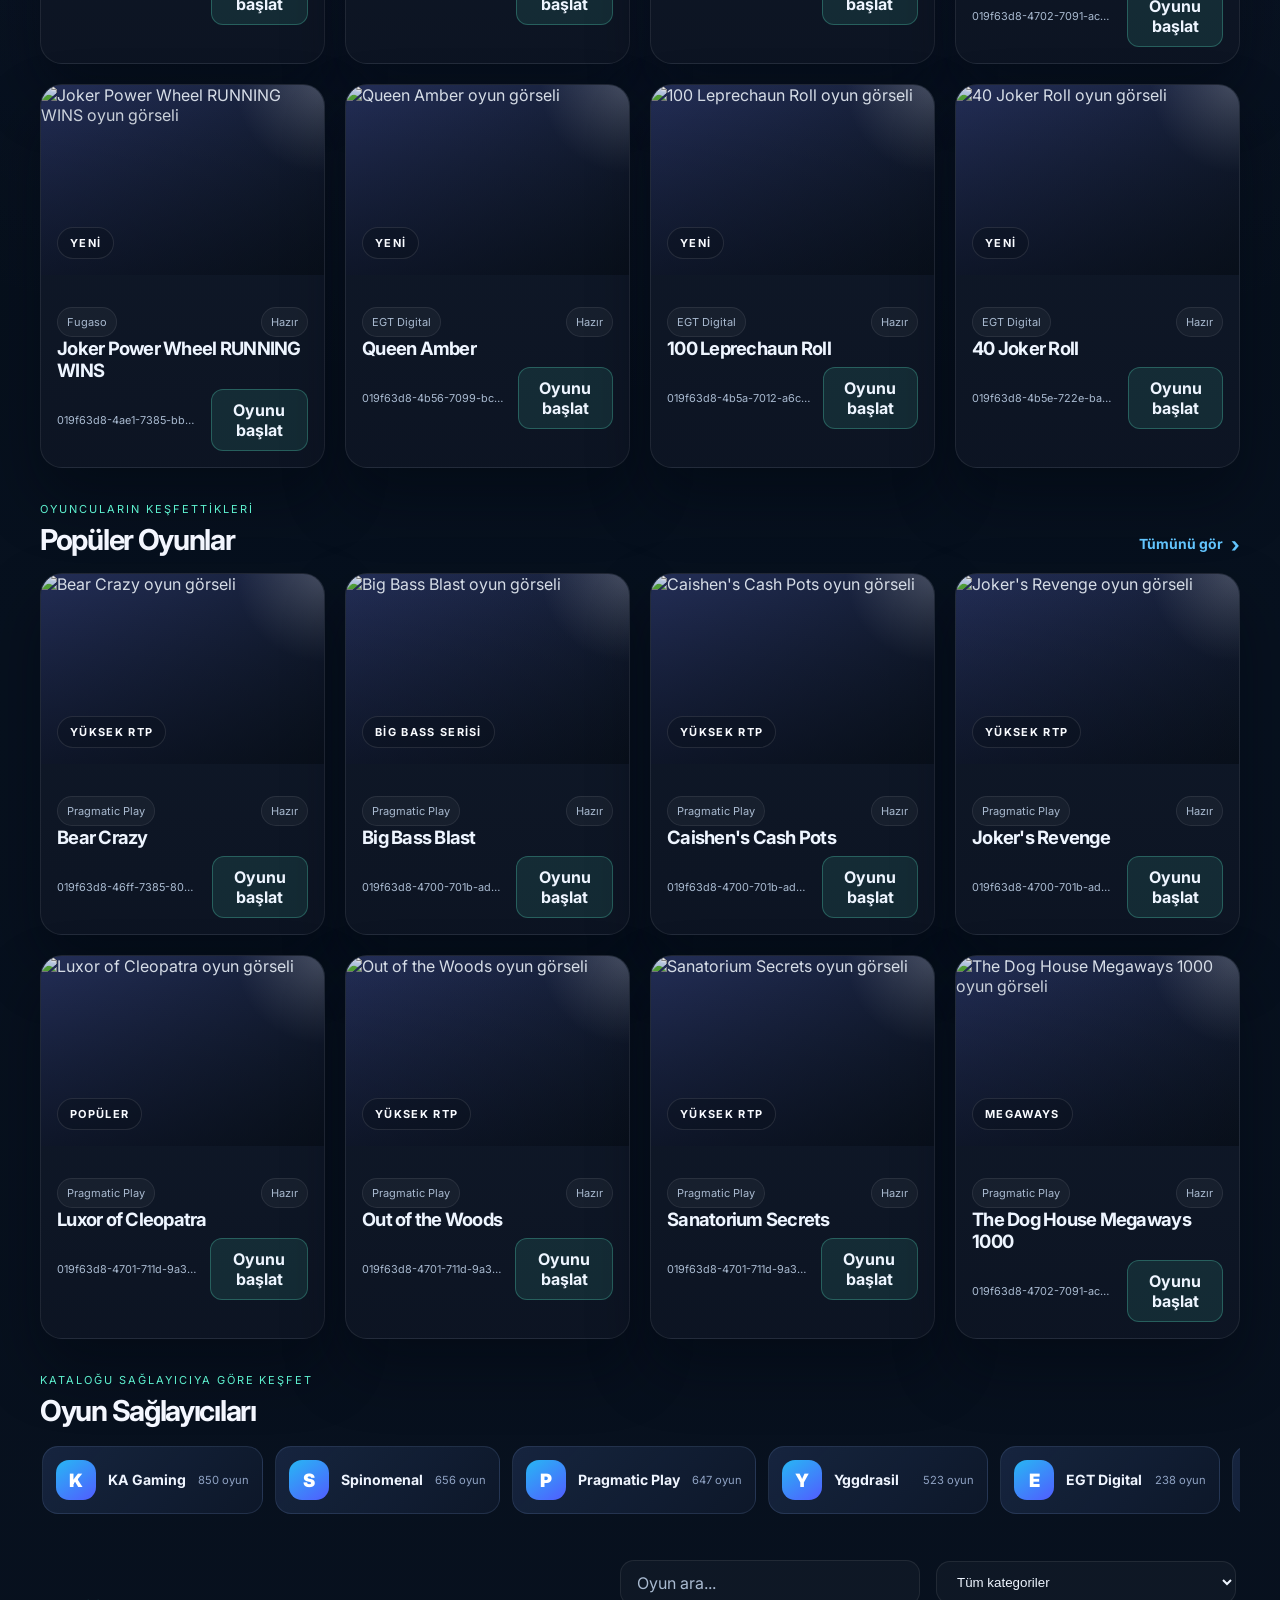
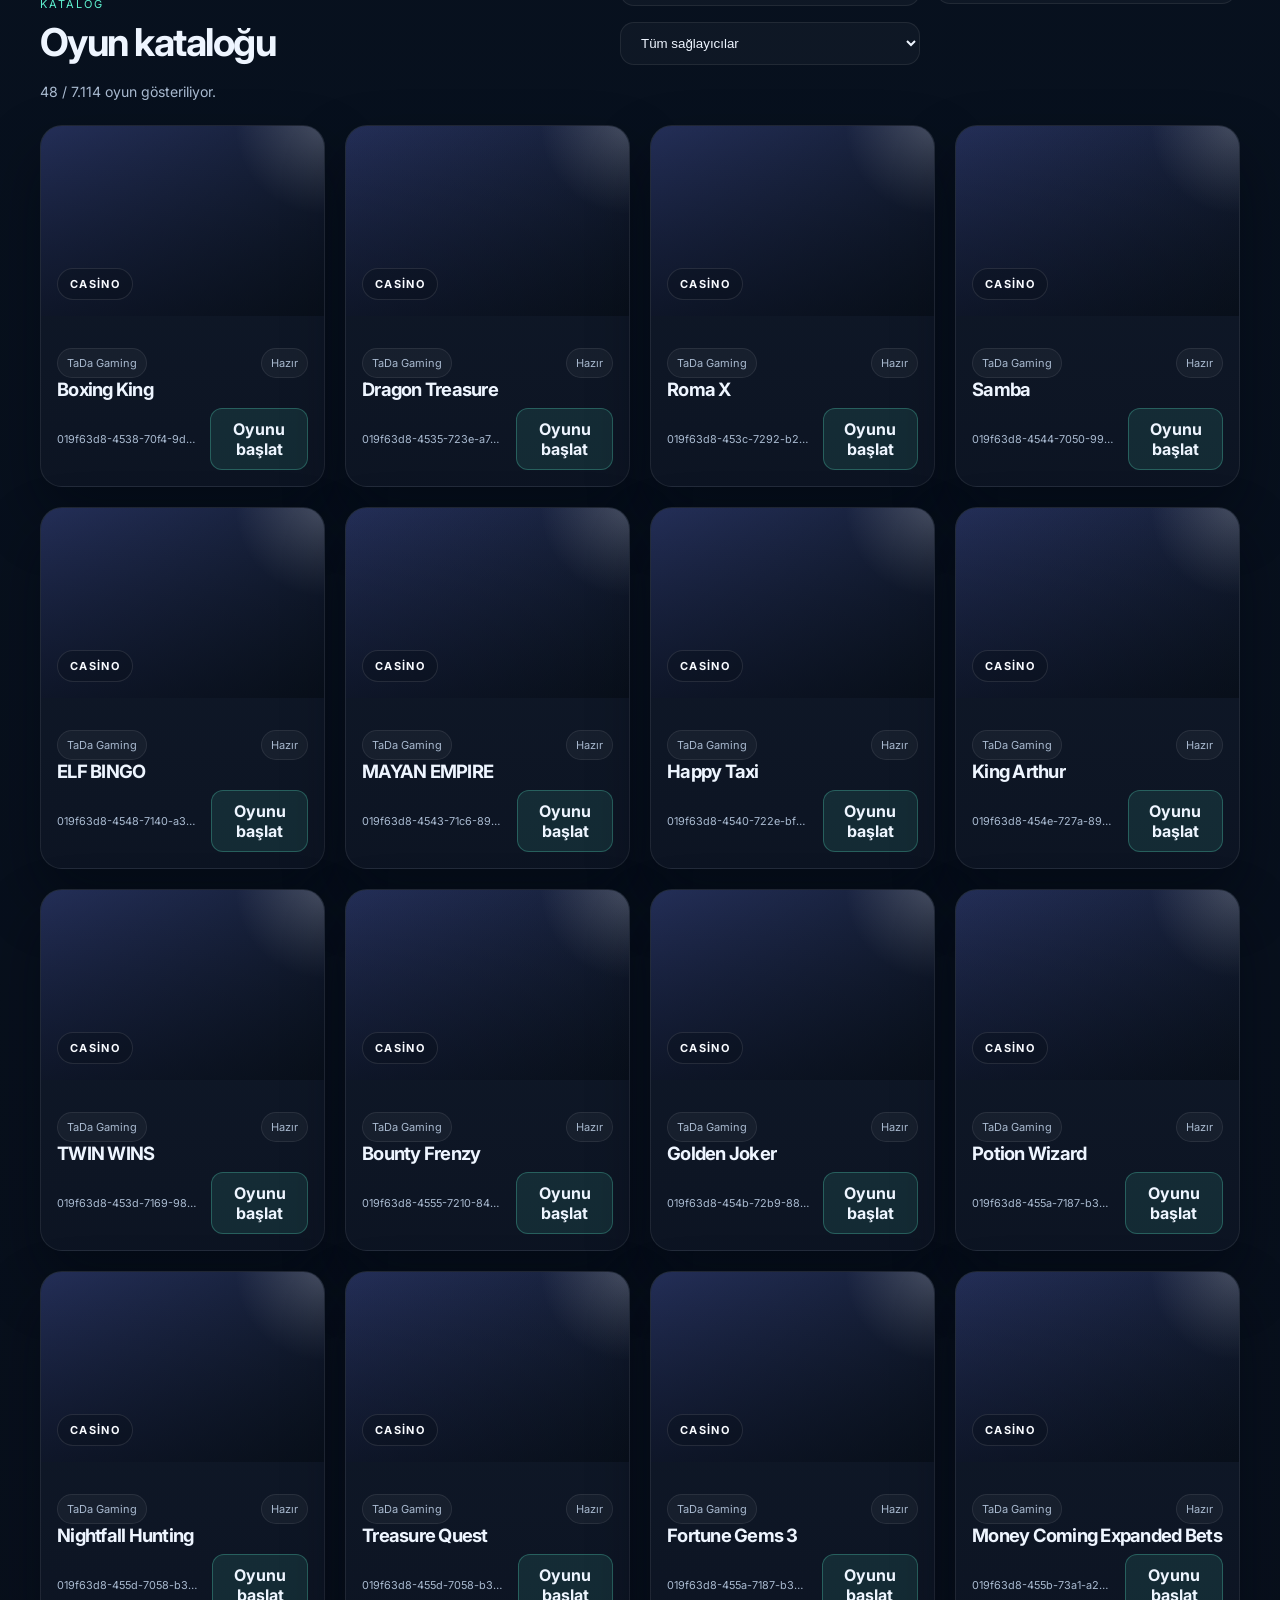
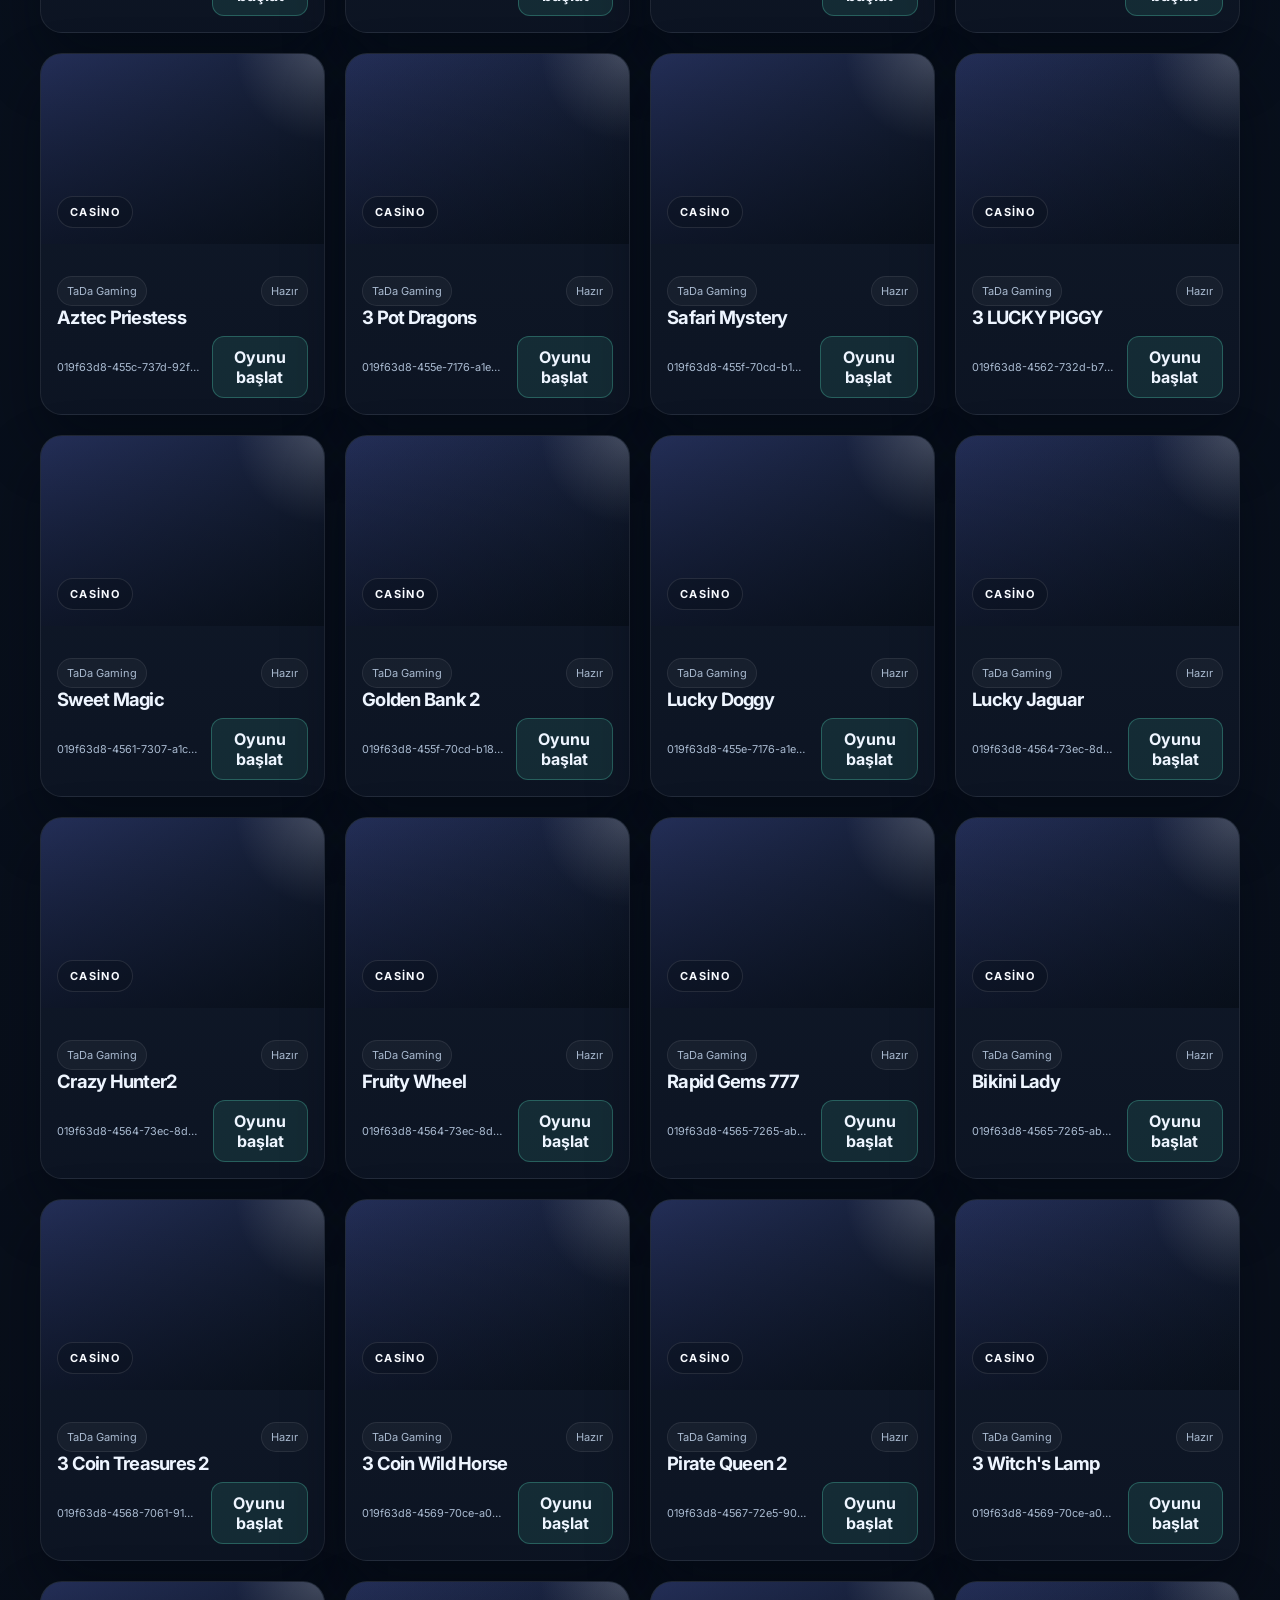
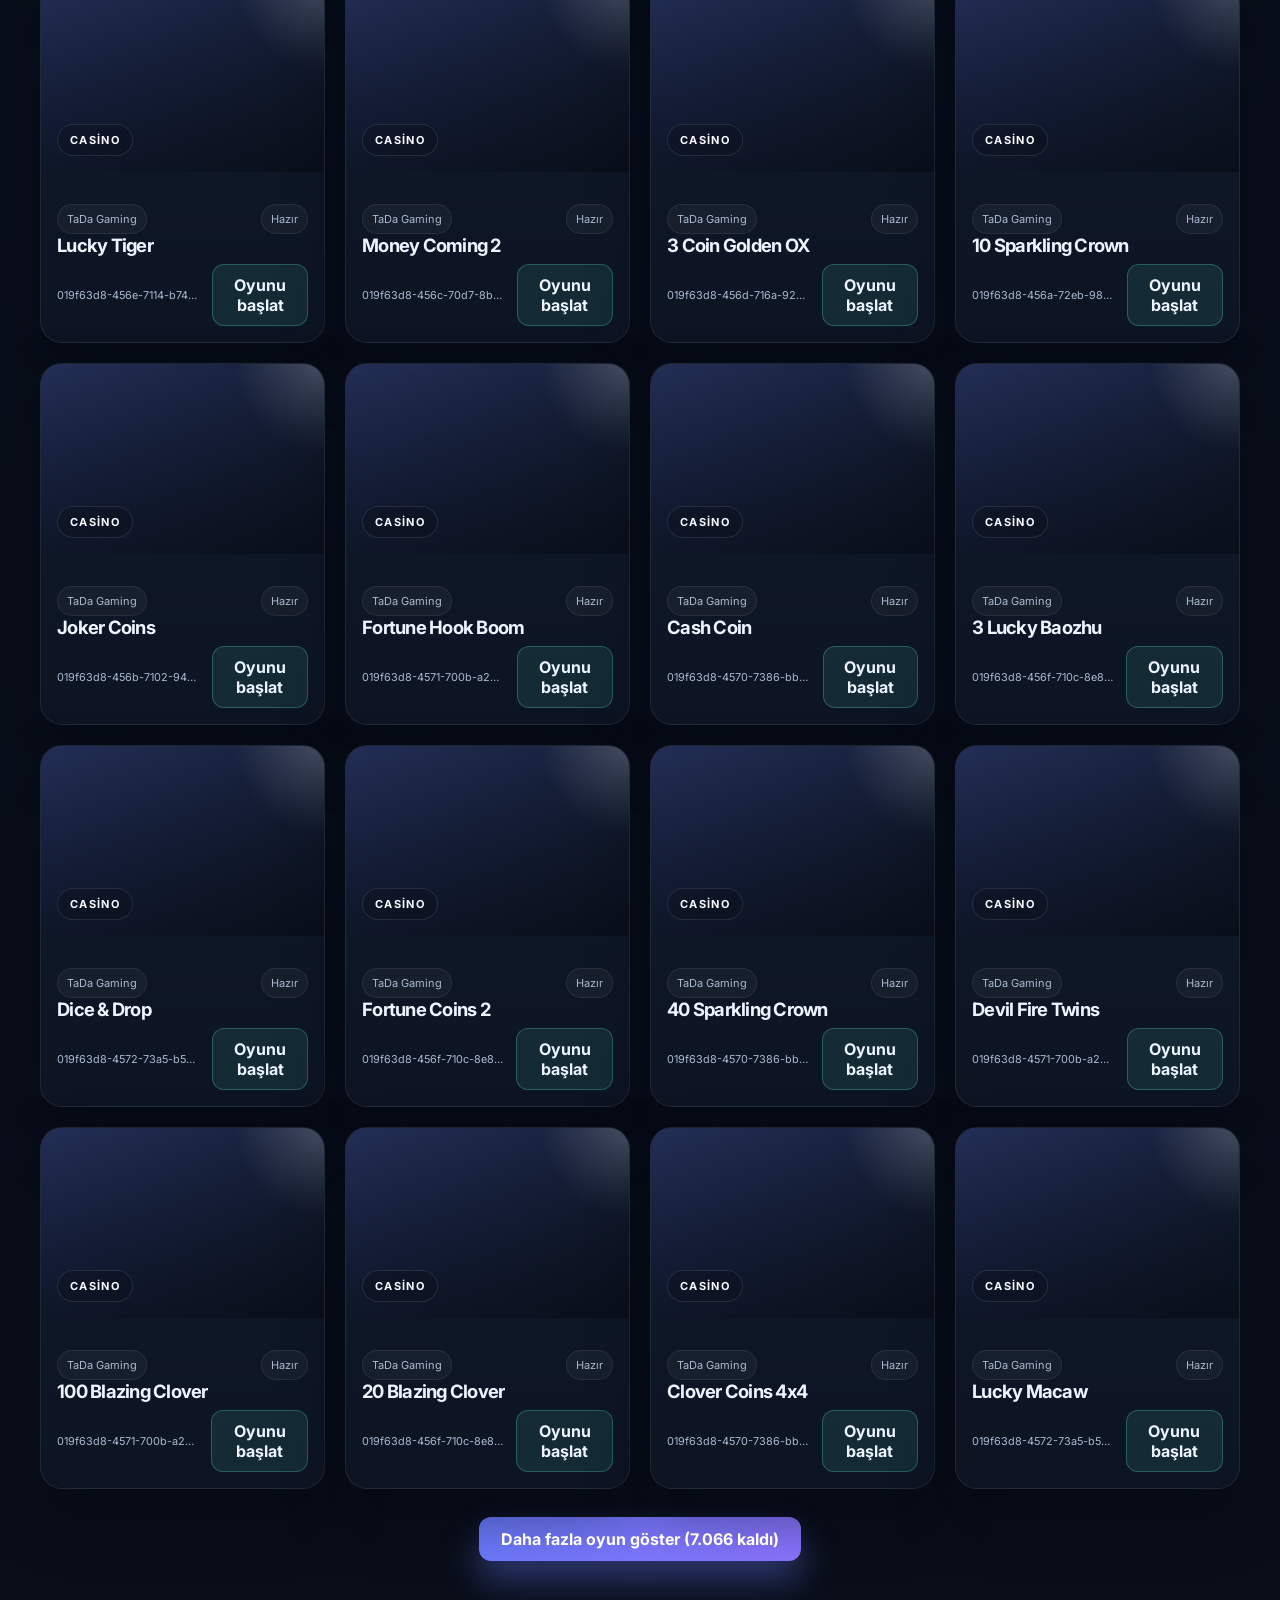
==== commit 6cd0ff3d: "Make mobile game covers visible Use the site active image host and display games in two mobile colum" ====
--- a/index.html
+++ b/index.html
@@ -4,8 +4,8 @@
     <meta charset="UTF-8" />
     <meta name="viewport" content="width=device-width, initial-scale=1.0" />
     <title>AI Yapayzeka | Oyunlar</title>
-    <link rel="preconnect" href="https://multiwin223.com" crossorigin />
-    <link rel="dns-prefetch" href="https://multiwin223.com" />
+    <link rel="preconnect" href="https://multiwin224.com" crossorigin />
+    <link rel="dns-prefetch" href="https://multiwin224.com" />
     <link rel="preconnect" href="https://fonts.googleapis.com" />
     <link rel="preconnect" href="https://fonts.gstatic.com" crossorigin />
     <link href="https://fonts.googleapis.com/css2?family=Inter:wght@400;500;600;700;800&display=swap" rel="stylesheet" />
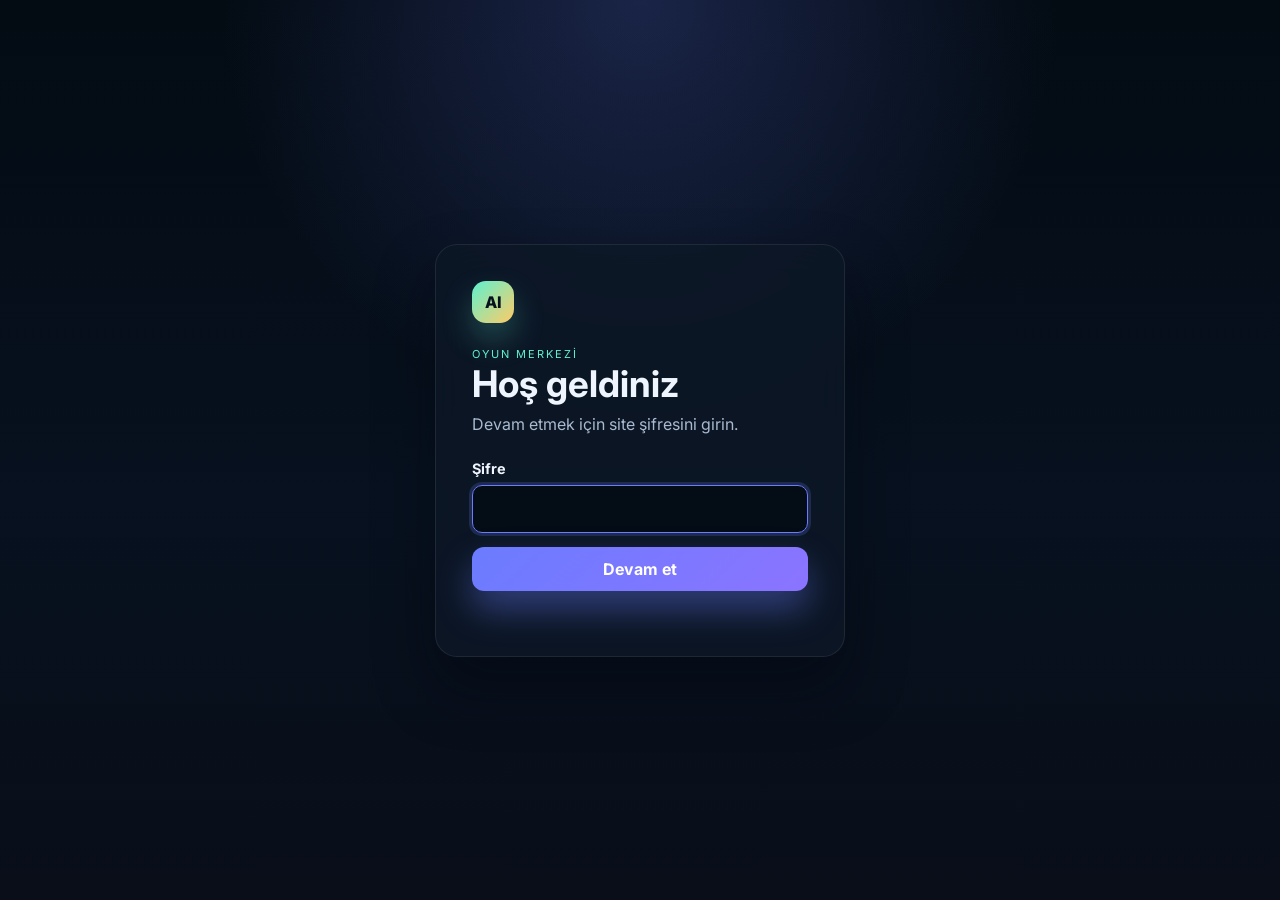
==== commit 1af4f27d: "Add homepage password gate Co-authored-by: Copilot <223556219+Copilot@users.noreply.github.com>" ====
--- a/index.html
+++ b/index.html
@@ -12,6 +12,21 @@
     <link rel="stylesheet" href="styles.css?v=18" />
   </head>
   <body>
+    <section id="home-password-gate" class="home-password-gate" aria-labelledby="homePasswordTitle">
+      <div class="home-password-card">
+        <div class="brand-mark" aria-hidden="true">AI</div>
+        <p class="eyebrow alt">Oyun Merkezi</p>
+        <h1 id="homePasswordTitle">Hoş geldiniz</h1>
+        <p>Devam etmek için site şifresini girin.</p>
+        <form id="homePasswordForm">
+          <label for="homePasswordInput">Şifre</label>
+          <input id="homePasswordInput" name="password" type="password" autocomplete="current-password" required autofocus />
+          <button class="primary-btn" type="submit">Devam et</button>
+          <p id="homePasswordStatus" class="home-password-status" role="status" aria-live="polite"></p>
+        </form>
+      </div>
+    </section>
+
     <div class="page-shell">
       <header class="topbar">
         <div class="brand-wrap">
@@ -254,6 +269,38 @@
       </div>
     </div>
 
-    <script src="script.js?v=26"></script>
+    <script>
+      (() => {
+        const gate = document.querySelector('#home-password-gate');
+        const form = document.querySelector('#homePasswordForm');
+        const passwordInput = document.querySelector('#homePasswordInput');
+        const status = document.querySelector('#homePasswordStatus');
+
+        function unlockHome() {
+          document.documentElement.classList.add('home-password-unlocked');
+          gate.hidden = true;
+          const appScript = document.createElement('script');
+          appScript.src = 'script.js?v=26';
+          document.body.append(appScript);
+        }
+
+        if (sessionStorage.getItem('prismorar-home-unlocked') === 'true') {
+          unlockHome();
+          return;
+        }
+
+        form.addEventListener('submit', (event) => {
+          event.preventDefault();
+          if (passwordInput.value !== 'FURKAN75_1') {
+            status.textContent = 'Şifre yanlış. Tekrar deneyin.';
+            passwordInput.select();
+            return;
+          }
+
+          sessionStorage.setItem('prismorar-home-unlocked', 'true');
+          unlockHome();
+        });
+      })();
+    </script>
   </body>
 </html>
--- a/styles.css
+++ b/styles.css
@@ -2371,6 +2371,87 @@
 
 .hidden {
   display: none !important;
+}
+
+html:not(.home-password-unlocked) .page-shell,
+html:not(.home-password-unlocked) .mobile-home-dock,
+html:not(.home-password-unlocked) #gameModal {
+  display: none !important;
+}
+
+.home-password-gate {
+  position: fixed;
+  z-index: 10000;
+  inset: 0;
+  display: grid;
+  place-items: center;
+  padding: 24px;
+  background:
+    radial-gradient(circle at top, rgba(107, 124, 255, 0.22), transparent 38%),
+    linear-gradient(180deg, #030b13, #07111f 55%, #090e19);
+}
+
+.home-password-gate[hidden] {
+  display: none;
+}
+
+.home-password-card {
+  width: min(100%, 410px);
+  padding: 36px;
+  border: 1px solid var(--line);
+  border-radius: 22px;
+  background: var(--panel);
+  box-shadow: var(--shadow);
+  backdrop-filter: blur(18px);
+}
+
+.home-password-card > .brand-mark {
+  margin-bottom: 24px;
+}
+
+.home-password-card h1 {
+  margin: 0 0 8px;
+  font-size: clamp(1.8rem, 8vw, 2.3rem);
+}
+
+.home-password-card > p:not(.eyebrow) {
+  margin: 0 0 26px;
+  color: var(--muted);
+}
+
+.home-password-card label {
+  display: block;
+  margin-bottom: 8px;
+  font-size: 0.9rem;
+  font-weight: 700;
+}
+
+.home-password-card input {
+  width: 100%;
+  min-height: 48px;
+  padding: 0 14px;
+  border: 1px solid var(--line);
+  border-radius: 10px;
+  outline: none;
+  background: rgba(3, 11, 19, 0.78);
+  color: var(--text);
+}
+
+.home-password-card input:focus {
+  border-color: var(--primary);
+  box-shadow: 0 0 0 3px rgba(107, 124, 255, 0.2);
+}
+
+.home-password-card button {
+  width: 100%;
+  margin-top: 14px;
+}
+
+.home-password-status {
+  min-height: 1.25em;
+  margin: 12px 0 0;
+  color: var(--danger);
+  font-size: 0.85rem;
 }
 
 @media (max-width: 980px) {
